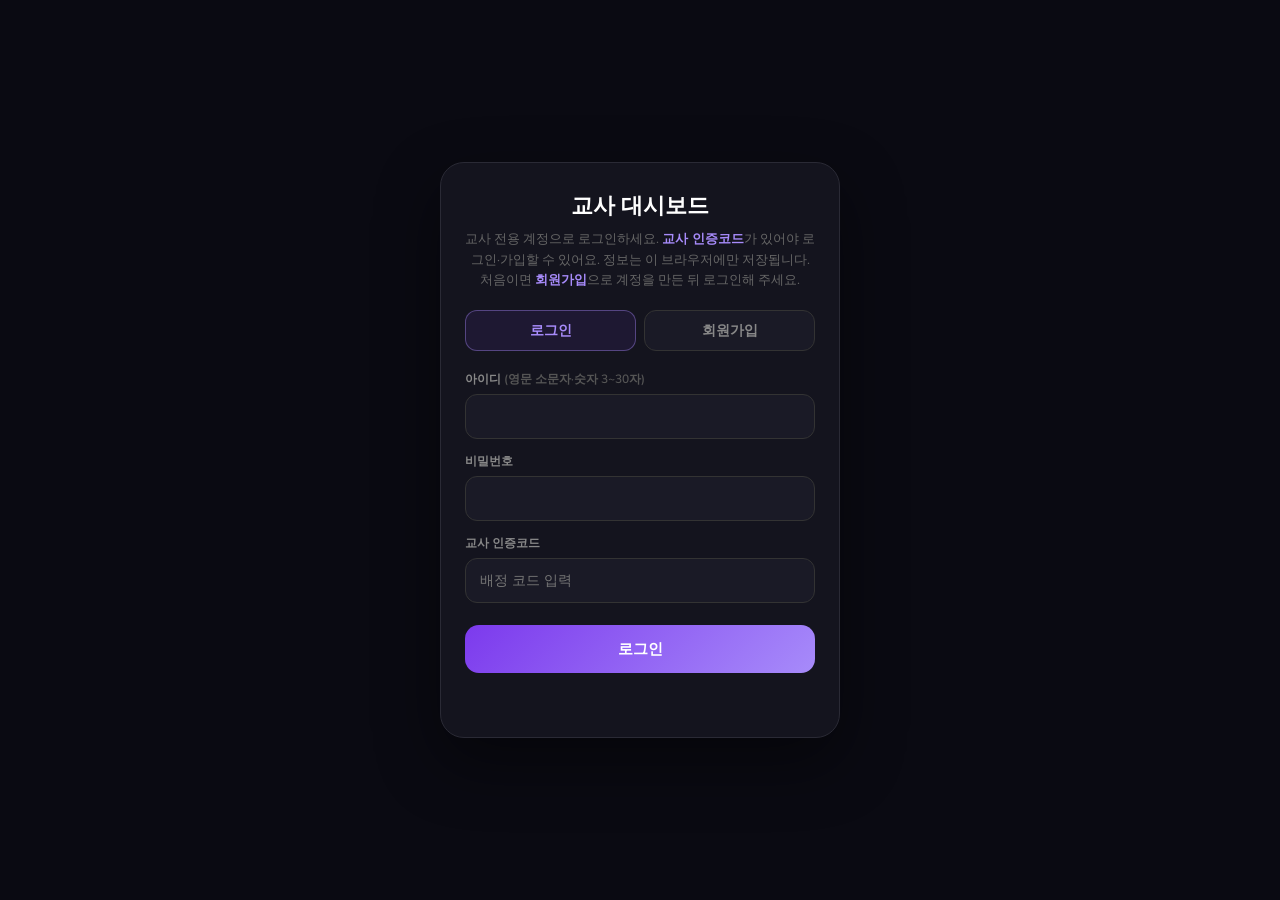
==== teacher.html @ bf74f13b "1차 구현(내부 파일작동)" ====
<!DOCTYPE html>
<html lang="ko" class="teacher-page">
<head>
  <meta charset="UTF-8">
  <meta name="viewport" content="width=device-width, initial-scale=1.0">
  <title>교사 대시보드 - 감정 체크인</title>
  <!-- 학생용 style.css는 쓰지 않아요. body 가운데 정렬(폰 목업)이 교사 레이아웃을 가리는 문제를 막습니다. -->
  <link rel="stylesheet" href="css/teacher.css">
</head>
<body class="teacher-body">

  <div id="teacher-auth-gate" class="teacher-auth-gate">
    <div class="teacher-auth-card">
      <h1 class="teacher-auth-title">교사 대시보드</h1>
      <p class="teacher-auth-lead">교사 전용 계정으로 로그인하세요. <strong>교사 인증코드</strong>가 있어야 로그인·가입할 수 있어요. 정보는 이 브라우저에만 저장됩니다. 처음이면 <strong>회원가입</strong>으로 계정을 만든 뒤 로그인해 주세요.</p>
      <div class="teacher-auth-tabs">
        <button type="button" class="teacher-auth-tab active" id="teacher-tab-login">로그인</button>
        <button type="button" class="teacher-auth-tab" id="teacher-tab-signup">회원가입</button>
      </div>
      <form id="form-teacher-login" class="teacher-auth-form" autocomplete="on">
        <label class="teacher-auth-label" for="teacher-login-userid">아이디 <span class="teacher-auth-hint">(영문 소문자·숫자 3~30자)</span></label>
        <input class="teacher-auth-input" id="teacher-login-userid" autocomplete="username" required>
        <label class="teacher-auth-label" for="teacher-login-password">비밀번호</label>
        <input class="teacher-auth-input" type="password" id="teacher-login-password" autocomplete="current-password" required>
        <label class="teacher-auth-label" for="teacher-login-auth-code">교사 인증코드</label>
        <input class="teacher-auth-input" id="teacher-login-auth-code" maxlength="20" autocomplete="off" inputmode="numeric" pattern="[0-9]*" placeholder="배정 코드 입력" required>
        <button type="submit" class="teacher-auth-submit">로그인</button>
        <p id="teacher-auth-error-login" class="teacher-auth-msg teacher-auth-msg--error"></p>
      </form>
      <form id="form-teacher-signup" class="teacher-auth-form" style="display:none;" autocomplete="on">
        <label class="teacher-auth-label" for="teacher-signup-name">이름</label>
        <input class="teacher-auth-input" id="teacher-signup-name" maxlength="30" placeholder="예: 김선생" required>
        <label class="teacher-auth-label" for="teacher-signup-userid">아이디 <span class="teacher-auth-hint">(영문 소문자·숫자 3~30자)</span></label>
        <input class="teacher-auth-input" id="teacher-signup-userid" maxlength="30" autocomplete="username" required>
        <label class="teacher-auth-label" for="teacher-signup-password">비밀번호 <span class="teacher-auth-hint">(6자 이상)</span></label>
        <input class="teacher-auth-input" type="password" id="teacher-signup-password" autocomplete="new-password" required>
        <label class="teacher-auth-label" for="teacher-signup-password2">비밀번호 확인</label>
        <input class="teacher-auth-input" type="password" id="teacher-signup-password2" autocomplete="new-password" required>
        <label class="teacher-auth-label" for="teacher-signup-auth-code">교사 인증코드</label>
        <input class="teacher-auth-input" id="teacher-signup-auth-code" maxlength="20" autocomplete="off" inputmode="numeric" pattern="[0-9]*" placeholder="배정 코드 입력" required>
        <button type="submit" class="teacher-auth-submit">회원가입</button>
        <p id="teacher-auth-error-signup" class="teacher-auth-msg teacher-auth-msg--error"></p>
      </form>
    </div>
  </div>

  <div id="teacher-app-shell" class="teacher-app-shell" style="display:none;">

  <!-- 헤더 -->
  <header class="teacher-header">
    <div class="header-inner">
      <div>
        <h1 class="header-title">📊 감정 체크인 대시보드</h1>
        <p class="header-sub"><span id="teacher-session-label"></span>2학년 3반 · <span id="today-date"></span></p>
        <p class="header-sync">같은 브라우저의 학생 창·탭과 실시간 연동</p>
      </div>
      <div class="header-actions">
        <button type="button" class="back-btn teacher-logout-btn" id="teacher-logout-btn">로그아웃</button>
        <a href="index.html" target="_blank" rel="noopener noreferrer" class="back-btn">학생 앱 ↗ 새 창</a>
      </div>
    </div>
  </header>

  <section class="broadcast-section" aria-label="학생 앱 연동 메시지">
    <p class="broadcast-hint">학생 앱과 <strong>같은 브라우저</strong>의 다른 창·탭이면, 아래 메시지가 학생 홈에 바로 반영됩니다.</p>
    <div class="broadcast-row">
      <input type="text" id="teacher-broadcast-input" class="broadcast-input" maxlength="200" placeholder="예: 오늘도 잘했어요!">
      <button type="button" class="broadcast-btn" id="teacher-broadcast-send">보내기</button>
      <button type="button" class="broadcast-btn ghost" id="teacher-broadcast-clear">메시지 지우기</button>
    </div>
  </section>

  <!-- 요약 카드 4개 -->
  <section class="summary-section">
    <div class="summary-card">
      <div class="summary-icon">👥</div>
      <div class="summary-num" id="s-total">0</div>
      <div class="summary-lbl">전체 학생</div>
    </div>
    <div class="summary-card">
      <div class="summary-icon">✅</div>
      <div class="summary-num" id="s-checked">0</div>
      <div class="summary-lbl">오늘 기록</div>
    </div>
    <div class="summary-card alert-card">
      <div class="summary-icon">⚠️</div>
      <div class="summary-num" id="s-alert">0</div>
      <div class="summary-lbl">관심 필요</div>
    </div>
    <div class="summary-card">
      <div class="summary-icon">😊</div>
      <div class="summary-num" id="s-top-emo">-</div>
      <div class="summary-lbl">오늘 최다 감정</div>
    </div>
  </section>

  <!-- 메인 콘텐츠: 학생 목록 + 상세 패널 -->
  <main class="main-content">

    <!-- 왼쪽: 학생 목록 -->
    <section class="student-list-section">
      <div class="section-header">
        <h2 class="section-title">학생 목록</h2>
        <select class="filter-select" id="filter-emo" onchange="filterStudents(this.value)">
          <option value="all">전체</option>
          <option value="😊">😊 기분 좋음</option>
          <option value="😐">😐 보통</option>
          <option value="😢">😢 슬픔</option>
          <option value="😡">😡 화남</option>
          <option value="😴">😴 피곤함</option>
          <option value="none">미기록</option>
        </select>
      </div>
      <div class="student-list" id="student-list"></div>
    </section>

    <!-- 오른쪽: 학생 상세 패널 -->
    <section class="detail-panel" id="detail-panel">
      <div class="detail-empty" id="detail-empty">
        <p>👈 학생을 클릭하면<br>상세 정보가 나와요</p>
      </div>
      <div class="detail-content" id="detail-content" style="display:none;">
        <div class="detail-header">
          <div class="detail-avatar" id="d-avatar">😊</div>
          <div>
            <h3 class="detail-name" id="d-name">-</h3>
            <p class="detail-meta" id="d-meta">-</p>
          </div>
        </div>
        <button type="button" class="detail-edit-open-btn" id="btn-toggle-student-edit" aria-expanded="false">학생정보수정</button>
        <div class="detail-edit-section" id="detail-edit-section" style="display:none;">
          <p class="detail-section-lbl">학생 정보 수정</p>
          <p class="detail-edit-hint">저장하면 이 브라우저 명단·학생 앱에 같이 반영돼요.</p>
          <label class="detail-edit-label" for="d-edit-name">이름</label>
          <input type="text" class="detail-edit-input" id="d-edit-name" maxlength="30">
          <label class="detail-edit-label" for="d-edit-grade">학년</label>
          <input type="text" class="detail-edit-input" id="d-edit-grade" maxlength="40">
          <label class="detail-edit-label" for="d-edit-class">반</label>
          <input type="text" class="detail-edit-input" id="d-edit-class" maxlength="20">
          <label class="detail-edit-label" for="d-edit-number">번호(학번)</label>
          <input type="text" class="detail-edit-input" id="d-edit-number" maxlength="20">
          <button type="button" class="detail-save-btn" id="btn-save-student-profile">저장</button>
        </div>
        <button type="button" class="insight-btn" id="btn-open-insight">📈 감정 그래프·달력 보기</button>
        <div class="detail-today">
          <p class="detail-section-lbl">오늘 감정</p>
          <div class="today-badge" id="d-today-badge">
            <span id="d-today-emo">-</span>
            <span id="d-today-label">-</span>
          </div>
          <p class="detail-note" id="d-today-note"></p>
        </div>
        <div class="detail-week">
          <p class="detail-section-lbl">이번 주 감정</p>
          <div class="week-emo-row" id="d-week-row"></div>
        </div>
        <div class="detail-history">
          <p class="detail-section-lbl">최근 기록</p>
          <div id="d-history-list"></div>
        </div>
      </div>
    </section>

  </main>

  <div id="insight-overlay" class="insight-overlay" style="display:none;" role="dialog" aria-modal="true" aria-labelledby="insight-title" onclick="closeInsightModal()">
    <div class="insight-modal" id="insight-modal-box" onclick="event.stopPropagation()">
      <div class="insight-modal-head">
        <h2 id="insight-title" class="insight-modal-title">감정 보기</h2>
        <button type="button" class="insight-close" id="insight-close" aria-label="닫기">×</button>
      </div>
      <div class="insight-modal-body">
        <section class="insight-block">
          <h3 class="insight-block-title">감정 분포</h3>
          <p class="insight-block-desc">전체 기록에서 감정별 비율이에요.</p>
          <div id="insight-graph" class="insight-graph"></div>
        </section>
        <section class="insight-block">
          <h3 class="insight-block-title">달력</h3>
          <p class="insight-block-desc">날짜를 누르면 그날 메모를 볼 수 있어요.</p>
          <div class="insight-cal-nav">
            <button type="button" class="insight-cal-nav-btn" id="insight-cal-prev" aria-label="이전 달">◀</button>
            <span id="insight-cal-label" class="insight-cal-label">—</span>
            <button type="button" class="insight-cal-nav-btn" id="insight-cal-next" aria-label="다음 달">▶</button>
          </div>
          <div class="insight-cal-weekdays" aria-hidden="true">
            <span>일</span><span>월</span><span>화</span><span>수</span><span>목</span><span>금</span><span>토</span>
          </div>
          <div id="insight-calendar" class="insight-calendar"></div>
          <div id="insight-day-detail" class="insight-day-detail">
            <p class="insight-day-placeholder">날짜를 선택해 주세요</p>
          </div>
        </section>
      </div>
    </div>
  </div>

  </div><!-- /teacher-app-shell -->

  <!-- 학생 앱 연동: teacher-data.js → DATA_MODE = 'hybrid'(기본) | 'local' | 'mock' / 반 명단: data/students.json -->
  <script src="js/core/storage.js"></script>
  <script src="js/teacher/teacher-data.js"></script>
  <script src="js/teacher/teacher-app.js"></script>
  <script src="js/teacher/teacher-auth.js"></script>
</body>
</html>
---- css/teacher.css ----
/* ===========================
   css/teacher.css
   교사 대시보드 전용 스타일
   (학생용 style.css와 분리 — 이 파일만으로 페이지가 완성됩니다)
=========================== */

@import url('https://fonts.googleapis.com/css2?family=Nunito:wght@400;600;700;800&display=swap');

* {
  margin: 0;
  padding: 0;
  box-sizing: border-box;
}

html.teacher-page,
body.teacher-body {
  width: 100%;
  max-width: 100%;
}

/* body: 학생 앱과 달리 flex 중앙 정렬 없음 */
body.teacher-body {
  background: #0a0a12;
  display: block;
  min-height: 100vh;
  padding: 0 0 40px;
  margin: 0;
  font-family: 'Nunito', sans-serif;
}

/* 헤더 */
.teacher-header {
  background: #14141e;
  border-bottom: 1px solid #1e1e2e;
  padding: 16px 0;
  margin-bottom: 24px;
}

.header-inner {
  max-width: 1100px;
  margin: 0 auto;
  padding: 0 24px;
  display: flex;
  align-items: center;
  justify-content: space-between;
}

.header-title {
  font-size: 20px;
  font-weight: 800;
  color: #fff;
  margin: 0 0 4px;
}

.header-sub {
  font-size: 13px;
  color: #666;
  margin: 0;
}

.header-sync {
  font-size: 11px;
  color: #5b4a9e;
  margin: 6px 0 0;
  font-weight: 600;
}

.back-btn {
  font-size: 13px;
  color: #a78bfa;
  text-decoration: none;
  background: #1e1832;
  border: 1px solid #a78bfa44;
  border-radius: 10px;
  padding: 8px 14px;
  font-weight: 700;
  transition: background 0.2s;
}

.back-btn:hover {
  background: #2a2048;
}

/* 학생 앱으로 보내는 메시지 */
.broadcast-section {
  max-width: 1100px;
  margin: 0 auto 20px;
  padding: 0 24px;
}

.broadcast-hint {
  font-size: 12px;
  color: #666;
  margin: 0 0 10px;
  line-height: 1.5;
}

.broadcast-row {
  display: flex;
  flex-wrap: wrap;
  gap: 10px;
  align-items: center;
}

.broadcast-input {
  flex: 1;
  min-width: 200px;
  padding: 10px 14px;
  border-radius: 12px;
  border: 1px solid #333;
  background: #1a1a26;
  color: #e8e8f0;
  font-size: 14px;
  font-family: 'Nunito', sans-serif;
  outline: none;
}

.broadcast-input::placeholder {
  color: #555;
}

.broadcast-btn {
  font-size: 13px;
  font-weight: 700;
  color: #fff;
  background: #5b4a9e;
  border: none;
  border-radius: 12px;
  padding: 10px 16px;
  cursor: pointer;
  font-family: 'Nunito', sans-serif;
}

.broadcast-btn:hover {
  background: #6f5cb8;
}

.broadcast-btn.ghost {
  background: #252535;
  color: #aaa;
}

.broadcast-btn.ghost:hover {
  background: #333;
  color: #ccc;
}

/* 요약 카드 4개 */
.summary-section {
  max-width: 1100px;
  margin: 0 auto 24px;
  padding: 0 24px;
  display: grid;
  grid-template-columns: repeat(4, 1fr);
  gap: 14px;
}

.summary-card {
  background: #1a1a26;
  border: 1px solid #252535;
  border-radius: 18px;
  padding: 20px 16px;
  text-align: center;
}

.summary-card.alert-card {
  border-color: #f472b644;
  background: #1e1626;
}

.summary-icon {
  font-size: 24px;
  margin-bottom: 8px;
}

.summary-num {
  font-size: 32px;
  font-weight: 800;
  color: #a78bfa;
  margin-bottom: 4px;
}

.alert-card .summary-num {
  color: #f472b6;
}

.summary-lbl {
  font-size: 12px;
  color: #666;
}

/* 메인 2컬럼 레이아웃 */
.main-content {
  max-width: 1100px;
  margin: 0 auto;
  padding: 0 24px;
  display: grid;
  grid-template-columns: 340px 1fr;
  gap: 20px;
}

/* 왼쪽: 학생 목록 섹션 */
.student-list-section {
  background: #1a1a26;
  border: 1px solid #252535;
  border-radius: 20px;
  padding: 20px;
  height: fit-content;
}

.section-header {
  display: flex;
  align-items: center;
  justify-content: space-between;
  margin-bottom: 16px;
}

.section-title {
  font-size: 15px;
  font-weight: 800;
  color: #fff;
  margin: 0;
}

.filter-select {
  background: #252535;
  border: 1px solid #333;
  border-radius: 8px;
  color: #ccc;
  font-size: 12px;
  padding: 6px 10px;
  outline: none;
  cursor: pointer;
  font-family: 'Nunito', sans-serif;
}

/* 학생 카드 */
.student-card {
  display: flex;
  align-items: center;
  gap: 12px;
  padding: 12px;
  border-radius: 14px;
  cursor: pointer;
  transition: background 0.15s;
  margin-bottom: 6px;
}

.student-card:hover {
  background: #252535;
}

.student-card.active {
  background: #1e1832;
  border: 1px solid #a78bfa44;
}

.student-card.no-record {
  opacity: 0.5;
}

.s-emo {
  font-size: 28px;
  flex-shrink: 0;
  width: 38px;
  text-align: center;
}

.s-info {
  flex: 1;
}

.s-name {
  font-size: 14px;
  font-weight: 700;
  color: #e8e8f0;
  margin: 0 0 2px;
}

.s-sub {
  font-size: 12px;
  color: #666;
  margin: 0;
}

.s-alert {
  font-size: 16px;
}

/* 오른쪽: 상세 패널 */
.detail-panel {
  background: #1a1a26;
  border: 1px solid #252535;
  border-radius: 20px;
  padding: 24px;
  min-height: 500px;
}

.detail-empty {
  height: 100%;
  min-height: 400px;
  display: flex;
  align-items: center;
  justify-content: center;
  color: #444;
  font-size: 15px;
  text-align: center;
  line-height: 1.8;
}

/* 상세 헤더 */
.detail-header {
  display: flex;
  align-items: center;
  gap: 16px;
  margin-bottom: 24px;
  padding-bottom: 20px;
  border-bottom: 1px solid #252535;
}

.detail-avatar {
  font-size: 40px;
  width: 56px;
  height: 56px;
  background: #252535;
  border-radius: 16px;
  display: flex;
  align-items: center;
  justify-content: center;
}

.detail-name {
  font-size: 18px;
  font-weight: 800;
  color: #fff;
  margin: 0 0 4px;
}

.detail-meta {
  font-size: 13px;
  color: #666;
  margin: 0;
}

.detail-edit-open-btn {
  width: 100%;
  margin-bottom: 16px;
  padding: 11px 16px;
  border: 1px solid #3d3d52;
  border-radius: 12px;
  background: #1a1a26;
  color: #c4b5fd;
  font-size: 14px;
  font-weight: 700;
  font-family: 'Nunito', sans-serif;
  cursor: pointer;
  transition: background 0.2s, border-color 0.2s;
}

.detail-edit-open-btn:hover {
  background: #252535;
  border-color: #a78bfa66;
}

.detail-edit-section {
  margin-bottom: 20px;
  padding: 16px;
  background: #16161f;
  border-radius: 14px;
  border: 1px solid #252535;
}

.detail-edit-hint {
  font-size: 12px;
  color: #666;
  margin: 0 0 14px;
  line-height: 1.5;
}

.detail-edit-label {
  display: block;
  font-size: 11px;
  font-weight: 700;
  color: #888;
  margin: 10px 0 6px;
  text-transform: uppercase;
  letter-spacing: 0.4px;
}

.detail-edit-input {
  width: 100%;
  padding: 10px 12px;
  border-radius: 10px;
  border: 1px solid #2e2e40;
  background: #0f0f16;
  color: #e8e8f0;
  font-size: 14px;
  font-family: 'Nunito', sans-serif;
}

.detail-edit-input:focus {
  outline: none;
  border-color: #a78bfa88;
}

.detail-save-btn {
  margin-top: 16px;
  width: 100%;
  padding: 11px 16px;
  border: none;
  border-radius: 12px;
  background: linear-gradient(135deg, #7c3aed, #a78bfa);
  color: #fff;
  font-size: 14px;
  font-weight: 800;
  font-family: 'Nunito', sans-serif;
  cursor: pointer;
  transition: opacity 0.2s;
}

.detail-save-btn:hover:not(:disabled) {
  opacity: 0.92;
}

.detail-save-btn:disabled {
  opacity: 0.65;
  cursor: wait;
}

/* 오늘 감정 */
.detail-today {
  margin-bottom: 24px;
}

.detail-section-lbl {
  font-size: 12px;
  font-weight: 700;
  color: #666;
  text-transform: uppercase;
  letter-spacing: 0.5px;
  margin: 0 0 10px;
}

.today-badge {
  display: inline-flex;
  align-items: center;
  gap: 8px;
  background: #252535;
  border-radius: 12px;
  padding: 10px 16px;
  margin-bottom: 8px;
}

.today-badge span:first-child {
  font-size: 24px;
}

.today-badge span:last-child {
  font-size: 14px;
  font-weight: 700;
  color: #e8e8f0;
}

.detail-note {
  font-size: 13px;
  color: #888;
  font-style: italic;
  margin: 0;
  padding: 8px 12px;
  background: #16161f;
  border-radius: 10px;
  border-left: 3px solid #a78bfa44;
}

/* 이번 주 감정 */
.detail-week {
  margin-bottom: 24px;
}

.week-emo-row {
  display: flex;
  gap: 8px;
}

.week-emo-item {
  flex: 1;
  text-align: center;
  background: #252535;
  border-radius: 10px;
  padding: 8px 4px;
}

.week-emo-item .w-emo {
  font-size: 20px;
  display: block;
}

.week-emo-item .w-day {
  font-size: 10px;
  color: #666;
  display: block;
  margin-top: 4px;
}

/* 최근 기록 */
.d-log-item {
  display: flex;
  align-items: center;
  gap: 10px;
  padding: 10px 0;
  border-bottom: 1px solid #1e1e2e;
}

.d-log-item:last-child {
  border-bottom: none;
}

.d-log-emo {
  font-size: 22px;
  flex-shrink: 0;
}

.d-log-info {
  flex: 1;
}

.d-log-label {
  font-size: 13px;
  font-weight: 700;
  color: #e8e8f0;
  margin: 0 0 2px;
}

.d-log-note {
  font-size: 12px;
  color: #666;
  margin: 0;
}

.d-log-date {
  font-size: 11px;
  color: #555;
}

/* 반응형: 태블릿 이하 */
@media (max-width: 900px) {
  .summary-section {
    grid-template-columns: repeat(2, 1fr);
  }
  .main-content {
    grid-template-columns: 1fr;
  }
}

@media (max-width: 500px) {
  .summary-section {
    grid-template-columns: repeat(2, 1fr);
  }
}

/* 상세 패널: 그래프·달력 열기 */
.insight-btn {
  width: 100%;
  margin-bottom: 20px;
  padding: 12px 16px;
  border: 1px solid #a78bfa44;
  border-radius: 14px;
  background: #1e1832;
  color: #c4b5fd;
  font-size: 14px;
  font-weight: 700;
  font-family: 'Nunito', sans-serif;
  cursor: pointer;
  transition: background 0.2s, border-color 0.2s;
}

.insight-btn:hover {
  background: #2a2048;
  border-color: #a78bfa88;
}

/* 감정 그래프·달력 모달 */
.insight-overlay {
  position: fixed;
  inset: 0;
  z-index: 5000;
  background: rgba(0, 0, 0, 0.72);
  display: flex;
  align-items: center;
  justify-content: center;
  padding: 20px;
  overflow-y: auto;
}

.insight-modal {
  width: 100%;
  max-width: 520px;
  max-height: calc(100vh - 40px);
  overflow: hidden;
  display: flex;
  flex-direction: column;
  background: #14141e;
  border: 1px solid #2a2a3a;
  border-radius: 20px;
  box-shadow: 0 24px 80px rgba(0, 0, 0, 0.55);
}

.insight-modal-head {
  display: flex;
  align-items: center;
  justify-content: space-between;
  padding: 18px 20px;
  border-bottom: 1px solid #252535;
  flex-shrink: 0;
}

.insight-modal-title {
  font-size: 17px;
  font-weight: 800;
  color: #fff;
  margin: 0;
  padding-right: 12px;
}

.insight-close {
  width: 40px;
  height: 40px;
  border: none;
  border-radius: 12px;
  background: #252535;
  color: #aaa;
  font-size: 22px;
  line-height: 1;
  cursor: pointer;
  flex-shrink: 0;
}

.insight-close:hover {
  background: #333;
  color: #fff;
}

.insight-modal-body {
  padding: 18px 20px 24px;
  overflow-y: auto;
}

.insight-block {
  margin-bottom: 28px;
}

.insight-block:last-child {
  margin-bottom: 0;
}

.insight-block-title {
  font-size: 14px;
  font-weight: 800;
  color: #a78bfa;
  margin: 0 0 4px;
}

.insight-block-desc {
  font-size: 12px;
  color: #666;
  margin: 0 0 14px;
  line-height: 1.4;
}

.insight-graph {
  display: flex;
  flex-direction: column;
  gap: 10px;
}

.insight-graph-row {
  display: flex;
  align-items: center;
  gap: 10px;
}

.insight-graph-emo {
  font-size: 22px;
  width: 36px;
  text-align: center;
  flex-shrink: 0;
}

.insight-graph-bar-wrap {
  flex: 1;
  height: 28px;
  background: #1a1a26;
  border-radius: 8px;
  overflow: hidden;
  border: 1px solid #2a2a35;
}

.insight-graph-bar {
  height: 100%;
  border-radius: 7px;
  min-width: 4px;
  transition: width 0.35s ease;
}

.insight-graph-count {
  font-size: 12px;
  font-weight: 700;
  color: #888;
  width: 28px;
  text-align: right;
  flex-shrink: 0;
}

.insight-graph-empty {
  font-size: 13px;
  color: #555;
  text-align: center;
  padding: 20px 0;
}

.insight-cal-nav {
  display: flex;
  align-items: center;
  justify-content: space-between;
  margin-bottom: 12px;
}

.insight-cal-nav-btn {
  padding: 8px 14px;
  border: 1px solid #333;
  border-radius: 10px;
  background: #252535;
  color: #ccc;
  font-size: 14px;
  cursor: pointer;
  font-family: 'Nunito', sans-serif;
}

.insight-cal-nav-btn:hover {
  background: #333;
  color: #fff;
}

.insight-cal-label {
  font-size: 15px;
  font-weight: 800;
  color: #e8e8f0;
}

.insight-cal-weekdays {
  display: grid;
  grid-template-columns: repeat(7, 1fr);
  gap: 4px;
  margin-bottom: 6px;
  text-align: center;
  font-size: 11px;
  font-weight: 700;
  color: #555;
}

.insight-calendar {
  display: grid;
  grid-template-columns: repeat(7, 1fr);
  gap: 4px;
}

.insight-cal-cell {
  aspect-ratio: 1;
  min-height: 44px;
  border: 1px solid #252535;
  border-radius: 10px;
  background: #1a1a26;
  display: flex;
  flex-direction: column;
  align-items: center;
  justify-content: center;
  gap: 2px;
  cursor: pointer;
  padding: 4px;
  transition: border-color 0.15s, background 0.15s;
}

.insight-cal-cell:hover:not(.insight-cal-out):not(.insight-cal-disabled) {
  border-color: #a78bfa66;
  background: #1e1830;
}

.insight-cal-cell.insight-cal-out {
  background: transparent;
  border-color: transparent;
  cursor: default;
  pointer-events: none;
}

.insight-cal-cell.insight-cal-disabled {
  cursor: default;
  opacity: 0.45;
}

.insight-cal-cell.insight-cal-today {
  border-color: #a78bfa88;
}

.insight-cal-cell.insight-cal-selected {
  border-color: #a78bfa;
  background: #1e1832;
}

.insight-cal-cell .insight-cal-daynum {
  font-size: 11px;
  font-weight: 700;
  color: #888;
}

.insight-cal-cell .insight-cal-emo {
  font-size: 18px;
  line-height: 1;
}

.insight-day-detail {
  margin-top: 16px;
  padding: 14px;
  background: #16161f;
  border-radius: 14px;
  border: 1px solid #252535;
  min-height: 72px;
}

.insight-day-placeholder {
  font-size: 13px;
  color: #555;
  margin: 0;
  text-align: center;
  padding: 8px 0;
}

.insight-day-head {
  font-size: 13px;
  font-weight: 800;
  color: #a78bfa;
  margin: 0 0 12px;
}

.insight-day-entry {
  padding: 10px 0;
  border-bottom: 1px solid #252535;
}

.insight-day-entry:last-child {
  border-bottom: none;
  padding-bottom: 0;
}

.insight-day-entry-top {
  display: flex;
  align-items: center;
  gap: 8px;
  margin-bottom: 4px;
}

.insight-day-entry-emo {
  font-size: 20px;
}

.insight-day-entry-label {
  font-size: 13px;
  font-weight: 700;
  color: #e8e8f0;
}

.insight-day-entry-time {
  font-size: 11px;
  color: #555;
  margin-left: auto;
}

.insight-day-entry-note {
  font-size: 12px;
  color: #888;
  line-height: 1.45;
  margin: 0;
  padding-left: 28px;
}

.insight-day-empty {
  font-size: 13px;
  color: #666;
  margin: 0;
  text-align: center;
}

/* 교사 로그인·회원가입 */
.teacher-auth-gate {
  position: fixed;
  inset: 0;
  z-index: 5000;
  display: flex;
  align-items: center;
  justify-content: center;
  padding: 24px;
  background: #0a0a12;
}

.teacher-auth-card {
  width: 100%;
  max-width: 400px;
  background: #14141e;
  border: 1px solid #2a2a35;
  border-radius: 24px;
  padding: 28px 24px 32px;
  box-shadow: 0 24px 64px rgba(0, 0, 0, 0.45);
}

.teacher-auth-title {
  font-size: 22px;
  font-weight: 800;
  color: #fff;
  text-align: center;
  margin: 0 0 8px;
}

.teacher-auth-lead {
  font-size: 13px;
  color: #666;
  text-align: center;
  line-height: 1.55;
  margin: 0 0 20px;
}

.teacher-auth-lead strong {
  color: #a78bfa;
  font-weight: 700;
}

.teacher-auth-tabs {
  display: flex;
  gap: 8px;
  margin-bottom: 20px;
}

.teacher-auth-tab {
  flex: 1;
  padding: 10px;
  border: 1px solid #333;
  border-radius: 12px;
  background: #1a1a26;
  color: #888;
  font-size: 14px;
  font-weight: 700;
  font-family: 'Nunito', sans-serif;
  cursor: pointer;
}

.teacher-auth-tab.active {
  border-color: #a78bfa66;
  background: #1e1832;
  color: #a78bfa;
}

.teacher-auth-form {
  display: flex;
  flex-direction: column;
  gap: 6px;
}

.teacher-auth-label {
  font-size: 12px;
  font-weight: 700;
  color: #888;
  margin-top: 8px;
}

.teacher-auth-label:first-of-type {
  margin-top: 0;
}

.teacher-auth-hint {
  font-weight: 600;
  color: #555;
}

.teacher-auth-input {
  width: 100%;
  padding: 12px 14px;
  border-radius: 12px;
  border: 1px solid #333;
  background: #1a1a26;
  color: #e8e8f0;
  font-size: 14px;
  font-family: 'Nunito', sans-serif;
  outline: none;
}

.teacher-auth-input:focus {
  border-color: #a78bfa66;
}

.teacher-auth-submit {
  margin-top: 16px;
  padding: 14px;
  border: none;
  border-radius: 14px;
  background: linear-gradient(135deg, #7c3aed, #a78bfa);
  color: #fff;
  font-size: 15px;
  font-weight: 800;
  font-family: 'Nunito', sans-serif;
  cursor: pointer;
}

.teacher-auth-msg {
  font-size: 13px;
  margin: 10px 0 0;
  min-height: 1.2em;
}

.teacher-auth-msg--error {
  color: #f472b6;
}

.header-actions {
  display: flex;
  flex-wrap: wrap;
  gap: 10px;
  align-items: center;
  justify-content: flex-end;
}

.teacher-logout-btn {
  text-decoration: none;
  font-family: 'Nunito', sans-serif;
}

#teacher-session-label {
  color: #a78bfa;
  font-weight: 700;
}
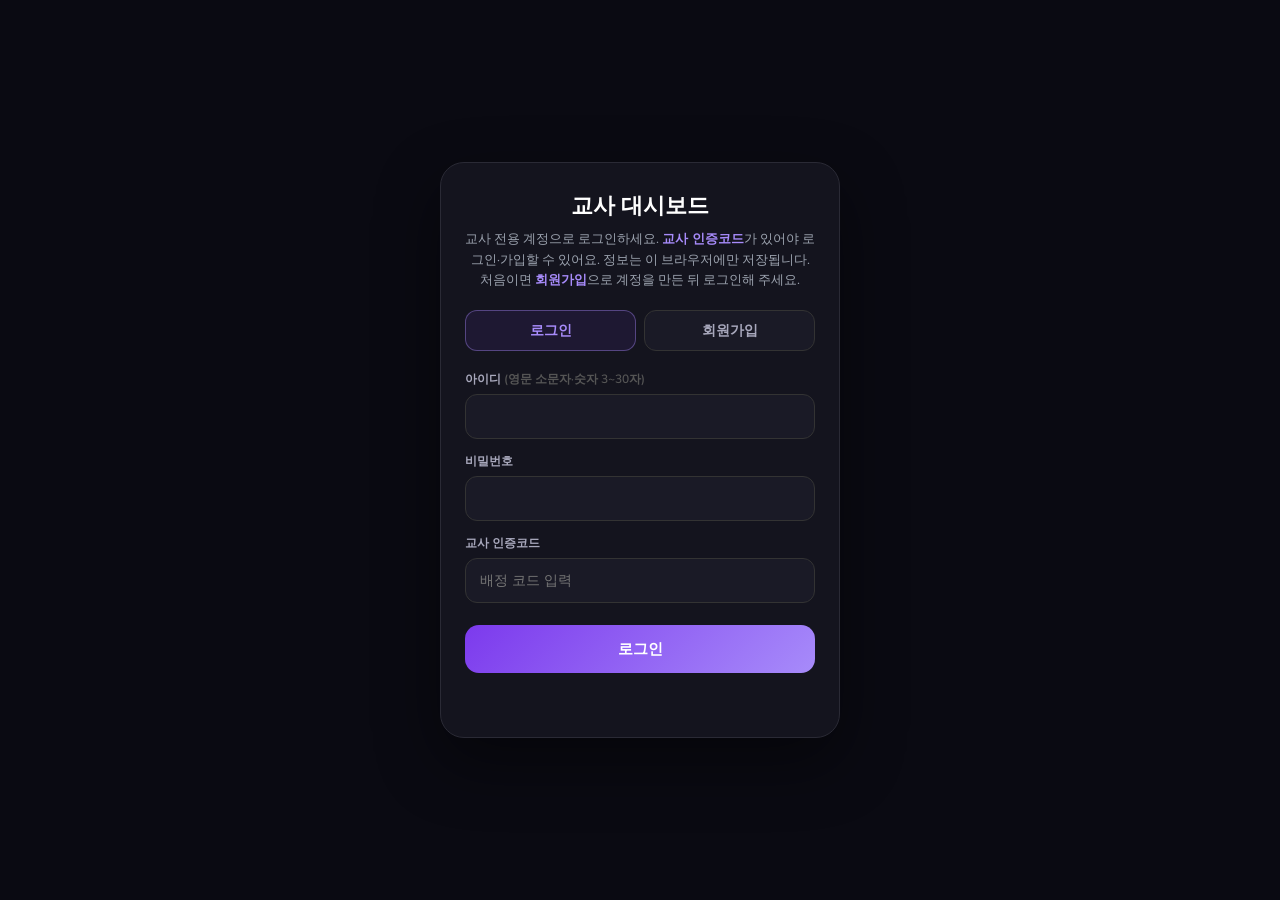
==== commit 99672f00: "ui 수정, 계정삭제기능추가" ====
--- a/teacher.html
+++ b/teacher.html
@@ -2,10 +2,25 @@
 <html lang="ko" class="teacher-page">
 <head>
   <meta charset="UTF-8">
-  <meta name="viewport" content="width=device-width, initial-scale=1.0">
+  <meta name="viewport" content="width=device-width, initial-scale=1.0, viewport-fit=cover">
   <title>교사 대시보드 - 감정 체크인</title>
-  <!-- 학생용 style.css는 쓰지 않아요. body 가운데 정렬(폰 목업)이 교사 레이아웃을 가리는 문제를 막습니다. -->
-  <link rel="stylesheet" href="css/teacher.css">
+  <link rel="icon" href="data:image/svg+xml,%3Csvg xmlns='http://www.w3.org/2000/svg' viewBox='0 0 32 32'%3E%3Ctext y='26' font-size='24'%3E📊%3C/text%3E%3C/svg%3E">
+  <script>
+    (function () {
+      try {
+        if (localStorage.getItem('emotion-checkin-teacher-theme') === 'light') {
+          document.documentElement.setAttribute('data-teacher-theme', 'light');
+        }
+      } catch (e) {}
+    })();
+  </script>
+  <link rel="stylesheet" href="css/components.css">
+  <link rel="stylesheet" href="css/teacher-base.css">
+  <link rel="stylesheet" href="css/teacher-responsive.css">
+  <link rel="stylesheet" href="css/teacher-insight.css">
+  <link rel="stylesheet" href="css/teacher-auth.css">
+  <link rel="stylesheet" href="css/teacher-shell.css">
+  <link rel="stylesheet" href="css/teacher-theme-light.css">
 </head>
 <body class="teacher-body">
 
@@ -46,122 +61,334 @@
 
   <div id="teacher-app-shell" class="teacher-app-shell" style="display:none;">
 
-  <!-- 헤더 -->
+  <div class="teacher-app-layout">
+
   <header class="teacher-header">
     <div class="header-inner">
       <div>
         <h1 class="header-title">📊 감정 체크인 대시보드</h1>
-        <p class="header-sub"><span id="teacher-session-label"></span>2학년 3반 · <span id="today-date"></span></p>
-        <p class="header-sync">같은 브라우저의 학생 창·탭과 실시간 연동</p>
-      </div>
-      <div class="header-actions">
-        <button type="button" class="back-btn teacher-logout-btn" id="teacher-logout-btn">로그아웃</button>
+        <p class="header-sub"><span id="teacher-session-label"></span><span id="teacher-class-label">2학년 3반</span> · <span id="today-date"></span></p>
+        <p class="header-sync teacher-header-sync--desk">같은 브라우저의 학생 창·탭과 실시간 연동</p>
+      </div>
+      <div class="header-actions teacher-header-actions--desk">
         <a href="index.html" target="_blank" rel="noopener noreferrer" class="back-btn">학생 앱 ↗ 새 창</a>
       </div>
     </div>
   </header>
 
-  <section class="broadcast-section" aria-label="학생 앱 연동 메시지">
-    <p class="broadcast-hint">학생 앱과 <strong>같은 브라우저</strong>의 다른 창·탭이면, 아래 메시지가 학생 홈에 바로 반영됩니다.</p>
-    <div class="broadcast-row">
-      <input type="text" id="teacher-broadcast-input" class="broadcast-input" maxlength="200" placeholder="예: 오늘도 잘했어요!">
-      <button type="button" class="broadcast-btn" id="teacher-broadcast-send">보내기</button>
-      <button type="button" class="broadcast-btn ghost" id="teacher-broadcast-clear">메시지 지우기</button>
-    </div>
-  </section>
-
-  <!-- 요약 카드 4개 -->
-  <section class="summary-section">
+  <nav class="teacher-desk-tabs" aria-label="교사 메뉴 (PC)">
+    <button type="button" class="teacher-desk-tab is-active" data-teacher-tab="individual" id="teacher-desk-tab-individual">학생별 보기</button>
+    <button type="button" class="teacher-desk-tab" data-teacher-tab="group" id="teacher-desk-tab-group">학급 전체보기</button>
+    <button type="button" class="teacher-desk-tab" data-teacher-tab="broadcast" id="teacher-desk-tab-broadcast">전체 공지하기</button>
+    <button type="button" class="teacher-desk-tab" data-teacher-tab="settings" id="teacher-desk-tab-settings">설정</button>
+  </nav>
+
+  <section class="summary-section teacher-summary-desk" aria-label="학급 요약">
     <div class="summary-card">
       <div class="summary-icon">👥</div>
-      <div class="summary-num" id="s-total">0</div>
+      <div class="summary-num" data-summary-field="total">0</div>
       <div class="summary-lbl">전체 학생</div>
     </div>
     <div class="summary-card">
       <div class="summary-icon">✅</div>
-      <div class="summary-num" id="s-checked">0</div>
+      <div class="summary-num" data-summary-field="checked">0</div>
       <div class="summary-lbl">오늘 기록</div>
     </div>
     <div class="summary-card alert-card">
       <div class="summary-icon">⚠️</div>
-      <div class="summary-num" id="s-alert">0</div>
+      <div class="summary-num" data-summary-field="alert">0</div>
       <div class="summary-lbl">관심 필요</div>
     </div>
     <div class="summary-card">
       <div class="summary-icon">😊</div>
-      <div class="summary-num" id="s-top-emo">-</div>
+      <div class="summary-num" data-summary-field="top-emo">-</div>
       <div class="summary-lbl">오늘 최다 감정</div>
     </div>
   </section>
 
-  <!-- 메인 콘텐츠: 학생 목록 + 상세 패널 -->
-  <main class="main-content">
-
-    <!-- 왼쪽: 학생 목록 -->
-    <section class="student-list-section">
-      <div class="section-header">
-        <h2 class="section-title">학생 목록</h2>
-        <select class="filter-select" id="filter-emo" onchange="filterStudents(this.value)">
-          <option value="all">전체</option>
-          <option value="😊">😊 기분 좋음</option>
-          <option value="😐">😐 보통</option>
-          <option value="😢">😢 슬픔</option>
-          <option value="😡">😡 화남</option>
-          <option value="😴">😴 피곤함</option>
-          <option value="none">미기록</option>
-        </select>
-      </div>
-      <div class="student-list" id="student-list"></div>
-    </section>
-
-    <!-- 오른쪽: 학생 상세 패널 -->
-    <section class="detail-panel" id="detail-panel">
-      <div class="detail-empty" id="detail-empty">
-        <p>👈 학생을 클릭하면<br>상세 정보가 나와요</p>
-      </div>
-      <div class="detail-content" id="detail-content" style="display:none;">
-        <div class="detail-header">
-          <div class="detail-avatar" id="d-avatar">😊</div>
-          <div>
-            <h3 class="detail-name" id="d-name">-</h3>
-            <p class="detail-meta" id="d-meta">-</p>
+  <div class="teacher-panels">
+
+    <div class="teacher-panel is-active" data-teacher-panel="individual" id="teacher-panel-individual">
+      <main class="main-content">
+        <section class="student-list-section">
+          <div class="section-header">
+            <h2 class="section-title">학생별 목록</h2>
+            <select class="filter-select" id="filter-emo" onchange="filterStudents(this.value)">
+              <option value="all">전체</option>
+              <option value="😊">😊 기분 좋음</option>
+              <option value="😐">😐 보통</option>
+              <option value="😢">😢 슬픔</option>
+              <option value="😡">😡 화남</option>
+              <option value="😴">😴 피곤함</option>
+              <option value="none">미기록</option>
+            </select>
+          </div>
+          <p class="teacher-student-list-hint">학생 줄을 누르면 오른쪽에 상세·기록이 열려요 (모바일은 아래 시트)</p>
+          <div class="student-list" id="student-list"></div>
+        </section>
+
+        <section class="detail-panel" id="detail-panel">
+          <div class="detail-empty" id="detail-empty">
+            <p>👈 학생을 선택하면<br>상세·기록이 나와요</p>
+          </div>
+          <div class="detail-content" id="detail-content" style="display:none;">
+            <button type="button" class="detail-back-to-list" id="btn-back-to-student-list" aria-label="학생별 목록으로 돌아가기">← 학생별 목록</button>
+            <div class="detail-header">
+              <div class="detail-avatar" id="d-avatar">😊</div>
+              <div>
+                <h3 class="detail-name" id="d-name">-</h3>
+                <p class="detail-meta" id="d-meta">-</p>
+              </div>
+            </div>
+            <button type="button" class="insight-btn" id="btn-open-insight">📈 감정 그래프·달력 보기</button>
+            <div class="detail-today">
+              <p class="detail-section-lbl">오늘 감정</p>
+              <div class="today-badge" id="d-today-badge">
+                <span id="d-today-emo">-</span>
+                <span id="d-today-label">-</span>
+              </div>
+              <p class="detail-record-at" id="d-today-recorded-at" hidden></p>
+              <p class="detail-note" id="d-today-note"></p>
+            </div>
+            <div class="detail-week">
+              <p class="detail-section-lbl">이번 주 감정</p>
+              <div class="week-emo-row" id="d-week-row"></div>
+            </div>
+            <div class="detail-history">
+              <p class="detail-section-lbl">최근 기록</p>
+              <div id="d-history-list"></div>
+            </div>
+          </div>
+        </section>
+      </main>
+    </div>
+
+    <div class="teacher-panel" data-teacher-panel="group" id="teacher-panel-group">
+      <div class="teacher-group-inner">
+        <section class="summary-section teacher-summary-mobile" aria-label="학급 요약">
+          <div class="summary-card">
+            <div class="summary-icon">👥</div>
+            <div class="summary-num" data-summary-field="total">0</div>
+            <div class="summary-lbl">전체 학생</div>
+          </div>
+          <div class="summary-card">
+            <div class="summary-icon">✅</div>
+            <div class="summary-num" data-summary-field="checked">0</div>
+            <div class="summary-lbl">오늘 기록</div>
+          </div>
+          <div class="summary-card alert-card">
+            <div class="summary-icon">⚠️</div>
+            <div class="summary-num" data-summary-field="alert">0</div>
+            <div class="summary-lbl">관심 필요</div>
+          </div>
+          <div class="summary-card">
+            <div class="summary-icon">😊</div>
+            <div class="summary-num" data-summary-field="top-emo">-</div>
+            <div class="summary-lbl">오늘 최다 감정</div>
+          </div>
+        </section>
+        <h2 class="teacher-group-page-title">학급 전체보기</h2>
+        <p class="teacher-group-page-lead">오늘 체크인 기준으로 학급 감정을 한눈에 볼 수 있어요.</p>
+        <section class="teacher-group-chart-section" aria-label="오늘 감정 분포">
+          <h3 class="teacher-group-section-heading">오늘 감정 분포</h3>
+          <div id="teacher-group-chart" class="teacher-group-chart"></div>
+        </section>
+        <h3 class="teacher-group-section-heading teacher-group-list-heading">학생별 오늘 상태</h3>
+        <p class="teacher-group-grid-hint">이름을 누르면 학생별 보기로 이동해요.</p>
+        <div id="teacher-group-list" class="teacher-group-list" role="list"></div>
+      </div>
+    </div>
+
+    <div class="teacher-panel" data-teacher-panel="broadcast" id="teacher-panel-broadcast">
+      <div class="teacher-broadcast-panel-inner">
+        <h2 class="teacher-broadcast-panel-title">전체 공지하기</h2>
+        <p class="broadcast-hint teacher-broadcast-panel-hint">같은 브라우저의 학생 앱 홈 상단에 <strong>전체 공지</strong>로 표시돼요. 학생이 홈을 열면 바로 볼 수 있습니다.</p>
+        <div class="teacher-broadcast-panel-card">
+          <label class="teacher-broadcast-input-label" for="teacher-broadcast-input">공지 내용</label>
+          <textarea id="teacher-broadcast-input" class="broadcast-textarea" rows="4" maxlength="200" placeholder="예: 오늘 수업은 3교시에 진행합니다."></textarea>
+          <div class="teacher-broadcast-actions">
+            <button type="button" class="broadcast-btn" id="teacher-broadcast-send">전체공지 등록</button>
+            <button type="button" class="broadcast-btn ghost" id="teacher-broadcast-clear">공지 지우기</button>
           </div>
         </div>
-        <button type="button" class="detail-edit-open-btn" id="btn-toggle-student-edit" aria-expanded="false">학생정보수정</button>
-        <div class="detail-edit-section" id="detail-edit-section" style="display:none;">
-          <p class="detail-section-lbl">학생 정보 수정</p>
-          <p class="detail-edit-hint">저장하면 이 브라우저 명단·학생 앱에 같이 반영돼요.</p>
-          <label class="detail-edit-label" for="d-edit-name">이름</label>
-          <input type="text" class="detail-edit-input" id="d-edit-name" maxlength="30">
-          <label class="detail-edit-label" for="d-edit-grade">학년</label>
-          <input type="text" class="detail-edit-input" id="d-edit-grade" maxlength="40">
-          <label class="detail-edit-label" for="d-edit-class">반</label>
-          <input type="text" class="detail-edit-input" id="d-edit-class" maxlength="20">
-          <label class="detail-edit-label" for="d-edit-number">번호(학번)</label>
-          <input type="text" class="detail-edit-input" id="d-edit-number" maxlength="20">
-          <button type="button" class="detail-save-btn" id="btn-save-student-profile">저장</button>
+      </div>
+    </div>
+
+    <div class="teacher-panel" data-teacher-panel="settings" id="teacher-panel-settings">
+      <div class="teacher-settings-inner">
+        <h2 class="teacher-settings-title">설정</h2>
+        <p class="teacher-settings-lead">화면·계정·학생 데이터를 관리해요. 아래에서 섹션을 고르세요.</p>
+        <nav class="teacher-settings-subnav teacher-settings-subnav--segmented" aria-label="설정 하위 메뉴">
+          <button type="button" class="teacher-settings-subtab is-active" data-settings-sub="app" id="teacher-settings-sub-app">앱 환경</button>
+          <button type="button" class="teacher-settings-subtab" data-settings-sub="accounts" id="teacher-settings-sub-accounts">학생 계정 생성</button>
+          <button type="button" class="teacher-settings-subtab" data-settings-sub="roster" id="teacher-settings-sub-roster">명단 관리</button>
+        </nav>
+
+        <div class="teacher-settings-subpanel is-active" data-settings-panel="app" id="teacher-settings-panel-app">
+          <div class="teacher-settings-card teacher-settings-card--spacious">
+            <p class="teacher-settings-row-title">화면 모드</p>
+            <div class="teacher-settings-toggle-row">
+              <span class="teacher-settings-toggle-lbl">다크 모드</span>
+              <div class="toggle on" id="teacher-settings-dark-toggle" role="switch" aria-checked="true" aria-label="다크 모드"></div>
+            </div>
+          </div>
+          <div class="teacher-settings-card teacher-settings-card--spacious">
+            <p class="teacher-settings-row-title">계정</p>
+            <button type="button" class="broadcast-btn ghost teacher-settings-fullbtn" id="teacher-settings-logout">로그아웃</button>
+            <p class="teacher-settings-sub" style="margin-top:16px;">계정을 지우면 이 브라우저의 <strong>교사 계정·학급·명단 수정·공지</strong>가 함께 없어져요. 학생 앱의 다른 학생 계정·기록은 그대로예요.</p>
+            <label class="teacher-roster-label" for="teacher-delete-account-password" style="margin-top:12px;">비밀번호 확인</label>
+            <input type="password" class="teacher-roster-input" id="teacher-delete-account-password" autocomplete="current-password" placeholder="현재 비밀번호" style="max-width:320px;">
+            <button type="button" class="broadcast-btn ghost teacher-settings-fullbtn" id="teacher-delete-account-btn" style="margin-top:12px;border-color:#f87171;color:#fca5a5;">교사 계정 영구 삭제</button>
+            <p id="teacher-delete-account-msg" class="teacher-auth-msg teacher-auth-msg--error" style="margin-top:10px;"></p>
+          </div>
+          <div class="teacher-settings-card teacher-settings-card--spacious">
+            <p class="teacher-settings-row-title">앱</p>
+            <a href="index.html" target="_blank" rel="noopener noreferrer" class="back-btn teacher-settings-fullbtn">학생 앱 열기 ↗</a>
+            <p class="teacher-settings-sub teacher-settings-version">버전 1.0.0</p>
+          </div>
         </div>
-        <button type="button" class="insight-btn" id="btn-open-insight">📈 감정 그래프·달력 보기</button>
-        <div class="detail-today">
-          <p class="detail-section-lbl">오늘 감정</p>
-          <div class="today-badge" id="d-today-badge">
-            <span id="d-today-emo">-</span>
-            <span id="d-today-label">-</span>
-          </div>
-          <p class="detail-note" id="d-today-note"></p>
+
+        <div class="teacher-settings-subpanel" data-settings-panel="accounts" id="teacher-settings-panel-accounts">
+          <h3 class="teacher-manage-title teacher-settings-section-title">학생 계정 생성</h3>
+          <p class="teacher-manage-hint">학생 앱에서 쓸 아이디·비밀번호와 프로필을 정합니다. 저장은 이 브라우저에만 되며, 학생 앱과 같은 브라우저를 쓰면 바로 로그인할 수 있어요.</p>
+          <div class="teacher-manage-card teacher-manage-card--spacious">
+            <form id="form-teacher-create-student-account" class="teacher-roster-form teacher-settings-form" autocomplete="off">
+              <div class="teacher-field teacher-field--full">
+                <label class="teacher-roster-label" for="teacher-acct-name">이름 <span class="teacher-roster-req">*</span></label>
+                <input class="teacher-roster-input" id="teacher-acct-name" maxlength="30" placeholder="홍길동" required>
+              </div>
+              <div class="teacher-settings-field-grid teacher-settings-field-grid--2">
+                <div class="teacher-field">
+                  <label class="teacher-roster-label" for="teacher-acct-grade">학년 <span class="teacher-roster-req">*</span></label>
+                  <input class="teacher-roster-input" id="teacher-acct-grade" maxlength="40" placeholder="예: 2학년" required>
+                </div>
+                <div class="teacher-field">
+                  <label class="teacher-roster-label" for="teacher-acct-class">반 <span class="teacher-roster-req">*</span></label>
+                  <input class="teacher-roster-input" id="teacher-acct-class" maxlength="20" placeholder="예: 3반" required>
+                </div>
+              </div>
+              <div class="teacher-field teacher-field--full">
+                <label class="teacher-roster-label" for="teacher-acct-student-number">번호(자리·출석번호) <span class="teacher-roster-req">*</span> <span class="teacher-roster-opt">학년·반을 정한 뒤, 반에서 쓰는 번호예요.</span></label>
+                <input class="teacher-roster-input" id="teacher-acct-student-number" maxlength="20" placeholder="예: 15 또는 15번" required>
+              </div>
+              <div class="teacher-field teacher-field--full">
+                <label class="teacher-roster-label" for="teacher-acct-userid">로그인 아이디 <span class="teacher-roster-req">*</span> <span class="teacher-roster-opt">(영문 소문자·숫자 3~30자)</span></label>
+                <input class="teacher-roster-input" id="teacher-acct-userid" maxlength="30" autocomplete="username" required>
+              </div>
+              <div class="teacher-settings-field-grid teacher-settings-field-grid--2">
+                <div class="teacher-field">
+                  <label class="teacher-roster-label" for="teacher-acct-password">비밀번호 <span class="teacher-roster-req">*</span> <span class="teacher-roster-opt">(6자 이상)</span></label>
+                  <input class="teacher-roster-input" type="password" id="teacher-acct-password" autocomplete="new-password" required>
+                </div>
+                <div class="teacher-field">
+                  <label class="teacher-roster-label" for="teacher-acct-password2">비밀번호 확인 <span class="teacher-roster-req">*</span></label>
+                  <input class="teacher-roster-input" type="password" id="teacher-acct-password2" autocomplete="new-password" required>
+                </div>
+              </div>
+              <p id="teacher-acct-error" class="teacher-auth-msg teacher-auth-msg--error" role="status"></p>
+              <div class="teacher-roster-actions teacher-roster-actions--end">
+                <button type="submit" class="broadcast-btn" id="teacher-acct-submit">계정 만들기</button>
+              </div>
+            </form>
+          </div>
         </div>
-        <div class="detail-week">
-          <p class="detail-section-lbl">이번 주 감정</p>
-          <div class="week-emo-row" id="d-week-row"></div>
+
+        <div class="teacher-settings-subpanel" data-settings-panel="roster" id="teacher-settings-panel-roster">
+          <nav class="teacher-settings-subnav teacher-settings-subnav--segmented teacher-roster-subnav" aria-label="명단 관리 하위 메뉴">
+            <button type="button" class="teacher-settings-subtab is-active" data-roster-sub="class-room" id="teacher-roster-sub-class">학급 생성</button>
+            <button type="button" class="teacher-settings-subtab" data-roster-sub="roster" id="teacher-roster-sub-roster">명단</button>
+          </nav>
+
+          <div class="teacher-roster-subpanel is-active" data-roster-panel="class-room" id="teacher-roster-panel-class-room">
+            <div class="teacher-settings-card teacher-settings-card--spacious teacher-class-room-card">
+              <p class="teacher-settings-row-title">학급 만들기</p>
+              <p class="teacher-settings-sub">학급 이름과 <strong>6자리 코드</strong>가 생겨요. 코드를 학생에게 알려 주면, 학생 앱 <strong>설정</strong>에서 같은 코드로 연결할 수 있어요. (데이터는 이 브라우저에만 있어요 — 선생님·학생 창을 <strong>같은 브라우저</strong>로 쓰는 경우에만 맞아요.)</p>
+              <div id="teacher-class-room-create">
+                <label class="teacher-roster-label" for="teacher-class-name-input">학급 이름</label>
+                <input class="teacher-roster-input" id="teacher-class-name-input" maxlength="40" placeholder="예: 2학년 3반" autocomplete="off">
+                <div class="teacher-roster-actions" style="margin-top:14px;">
+                  <button type="button" class="broadcast-btn" id="teacher-class-create-btn">학급 만들기</button>
+                </div>
+              </div>
+              <div id="teacher-class-room-active" style="display:none;">
+                <p class="teacher-class-room-line"><span class="teacher-class-room-k">학급 이름</span> <strong id="teacher-class-room-name"></strong></p>
+                <p class="teacher-class-room-k" style="margin-top:14px;">학급 코드</p>
+                <div class="teacher-class-code-box" id="teacher-class-room-code" aria-live="polite"></div>
+                <div class="teacher-class-room-actions">
+                  <button type="button" class="broadcast-btn" id="teacher-class-copy-btn">코드 복사</button>
+                  <button type="button" class="broadcast-btn ghost" id="teacher-class-regenerate-btn">코드 새로 만들기</button>
+                  <button type="button" class="broadcast-btn ghost" id="teacher-class-remove-btn">학급 없애기</button>
+                </div>
+              </div>
+              <p id="teacher-class-room-msg" class="teacher-auth-msg" style="margin-top:12px;"></p>
+            </div>
+          </div>
+
+          <div class="teacher-roster-subpanel" data-roster-panel="roster" id="teacher-roster-panel-roster">
+            <h2 class="teacher-roster-class-page-title" id="teacher-roster-class-page-title">학급 미설정</h2>
+            <p class="teacher-manage-hint">교사가 추가한 학생은 이 브라우저에만 저장돼요. JSON 명단 학생은 수정하거나 대시보드에서 숨길 수 있어요. 로그인 계정이 있는 학생은 <strong>학생 계정 생성</strong> 탭에서 관리하는 것을 권장해요.</p>
+            <div class="teacher-manage-card teacher-manage-card--spacious">
+              <form id="teacher-roster-form" class="teacher-roster-form teacher-settings-form" autocomplete="off">
+                <p class="teacher-roster-manual-heading teacher-roster-manual-heading--in-card" aria-label="수동으로 학생 추가">수동추가</p>
+                <div class="teacher-field teacher-field--full">
+                  <label class="teacher-roster-label" for="teacher-roster-userid">아이디 <span class="teacher-roster-opt">(선택, 로그인 연동 시)</span></label>
+                  <input class="teacher-roster-input" id="teacher-roster-userid" maxlength="30" placeholder="영문 소문자·숫자 3~30자" autocomplete="off">
+                </div>
+                <div class="teacher-field teacher-field--full">
+                  <label class="teacher-roster-label" for="teacher-roster-name">이름 <span class="teacher-roster-req">*</span></label>
+                  <input class="teacher-roster-input" id="teacher-roster-name" maxlength="30" required placeholder="이름">
+                </div>
+                <div class="teacher-settings-field-grid teacher-settings-field-grid--2">
+                  <div class="teacher-field">
+                    <label class="teacher-roster-label" for="teacher-roster-grade">학년</label>
+                    <input class="teacher-roster-input" id="teacher-roster-grade" maxlength="40" placeholder="예: 2학년">
+                  </div>
+                  <div class="teacher-field">
+                    <label class="teacher-roster-label" for="teacher-roster-class">반</label>
+                    <input class="teacher-roster-input" id="teacher-roster-class" maxlength="20" placeholder="예: 3반">
+                  </div>
+                </div>
+                <div class="teacher-field teacher-field--full">
+                  <label class="teacher-roster-label" for="teacher-roster-number">학번 <span class="teacher-roster-opt">(자리·출석번호)</span></label>
+                  <input class="teacher-roster-input" id="teacher-roster-number" maxlength="20" placeholder="예: 15 또는 15번">
+                </div>
+                <div class="teacher-roster-actions teacher-roster-actions--end">
+                  <button type="submit" class="broadcast-btn" id="teacher-roster-submit">학생 추가</button>
+                  <button type="button" class="broadcast-btn ghost" id="teacher-roster-cancel-edit">취소</button>
+                </div>
+              </form>
+            </div>
+            <h3 class="teacher-manage-subtitle">현재 명단</h3>
+            <div class="teacher-manage-list teacher-manage-list--spacious" id="teacher-manage-list"></div>
+          </div>
         </div>
-        <div class="detail-history">
-          <p class="detail-section-lbl">최근 기록</p>
-          <div id="d-history-list"></div>
-        </div>
-      </div>
-    </section>
-
-  </main>
+      </div>
+    </div>
+
+  </div><!-- /.teacher-panels -->
+
+  <nav class="teacher-mobile-tabbar" aria-label="교사 메뉴 (모바일)">
+    <button type="button" class="teacher-mtab is-active" data-teacher-tab="individual" id="teacher-mtab-individual" aria-label="학생별 보기">
+      <span class="teacher-mtab-ico" aria-hidden="true">👤</span>
+      <span class="teacher-mtab-lbl">학생별</span>
+    </button>
+    <button type="button" class="teacher-mtab" data-teacher-tab="group" id="teacher-mtab-group" aria-label="학급 전체보기">
+      <span class="teacher-mtab-ico" aria-hidden="true">👥</span>
+      <span class="teacher-mtab-lbl">학급</span>
+    </button>
+    <button type="button" class="teacher-mtab" data-teacher-tab="broadcast" id="teacher-mtab-broadcast" aria-label="전체 공지하기">
+      <span class="teacher-mtab-ico" aria-hidden="true">📢</span>
+      <span class="teacher-mtab-lbl">공지</span>
+    </button>
+    <button type="button" class="teacher-mtab" data-teacher-tab="settings" id="teacher-mtab-settings" aria-label="설정">
+      <span class="teacher-mtab-ico" aria-hidden="true">⚙️</span>
+      <span class="teacher-mtab-lbl">설정</span>
+    </button>
+  </nav>
+
+  </div><!-- /.teacher-app-layout -->
+
+  <button type="button" class="detail-mobile-backdrop" id="detail-mobile-backdrop" aria-label="상세 닫기" tabindex="-1"></button>
 
   <div id="insight-overlay" class="insight-overlay" style="display:none;" role="dialog" aria-modal="true" aria-labelledby="insight-title" onclick="closeInsightModal()">
     <div class="insight-modal" id="insight-modal-box" onclick="event.stopPropagation()">
@@ -197,10 +424,15 @@
 
   </div><!-- /teacher-app-shell -->
 
-  <!-- 학생 앱 연동: teacher-data.js → DATA_MODE = 'hybrid'(기본) | 'local' | 'mock' / 반 명단: data/students.json -->
+  <script src="js/core/paths.js"></script>
+  <script src="js/core/cross-tab.js"></script>
   <script src="js/core/storage.js"></script>
+  <script src="js/core/student-accounts.js"></script>
   <script src="js/teacher/teacher-data.js"></script>
+  <script src="js/teacher/teacher-theme.js"></script>
   <script src="js/teacher/teacher-app.js"></script>
+  <script src="js/teacher/teacher-class-room.js"></script>
+  <script src="js/teacher/teacher-roster.js"></script>
   <script src="js/teacher/teacher-auth.js"></script>
 </body>
 </html>
--- a/css/components.css
+++ b/css/components.css
@@ -0,0 +1,1006 @@
+/* ===========================
+   css/components.css
+   카드, 버튼, 네비게이션 등 부품 스타일
+=========================== */
+
+/* 오늘 감정 큰 카드 */
+.big-card {
+  background: linear-gradient(135deg, #1e1e2e, #252535);
+  border-radius: 24px;
+  padding: 20px;
+  margin-bottom: 14px;
+  border: 1px solid #2e2e42;
+}
+
+.big-card .emo-row {
+  display: flex;
+  align-items: center;
+  gap: 14px;
+}
+
+.big-emo {
+  font-size: 52px;
+  line-height: 1;
+}
+
+.emo-info h2 {
+  font-size: 18px;
+  font-weight: 800;
+  color: #fff;
+  margin: 0 0 4px;
+}
+
+.emo-info p {
+  font-size: 12px;
+  color: #888;
+  margin: 0;
+}
+
+.emo-tag {
+  display: inline-block;
+  background: #2e2e42;
+  color: #aaa;
+  font-size: 11px;
+  border-radius: 8px;
+  padding: 3px 10px;
+  margin-top: 8px;
+}
+
+/* 최근 기록 카드 */
+.log-card {
+  background: #1a1a26;
+  border-radius: 16px;
+  padding: 14px;
+  margin-bottom: 10px;
+  border: 1px solid #252535;
+  display: flex;
+  align-items: center;
+  gap: 12px;
+}
+
+.log-emo {
+  font-size: 28px;
+  flex-shrink: 0;
+}
+
+.log-info {
+  flex: 1;
+}
+
+.log-info .log-title {
+  font-size: 14px;
+  font-weight: 700;
+  color: #e8e8f0;
+  margin: 0 0 2px;
+}
+
+.log-info .log-sub {
+  font-size: 12px;
+  color: #666;
+  margin: 0;
+}
+
+.log-time {
+  font-size: 11px;
+  color: #555;
+  text-align: right;
+}
+
+/* 기록 목록 아이템 */
+.hist-item {
+  background: #1a1a26;
+  border-radius: 16px;
+  padding: 14px 16px;
+  margin-bottom: 10px;
+  border: 1px solid #252535;
+  display: flex;
+  align-items: center;
+  gap: 12px;
+}
+
+.hist-date {
+  font-size: 10px;
+  color: #666;
+  background: #22223a;
+  padding: 3px 8px;
+  border-radius: 8px;
+  white-space: nowrap;
+}
+
+/* 통계 카드 */
+.stat-card {
+  background: #1a1a26;
+  border-radius: 20px;
+  padding: 18px;
+  margin-bottom: 14px;
+  border: 1px solid #252535;
+}
+
+.stat-title {
+  font-size: 13px;
+  font-weight: 700;
+  color: #888;
+  margin: 0 0 14px;
+}
+
+.stats-row {
+  display: flex;
+  gap: 10px;
+  margin-bottom: 14px;
+}
+
+.stats-mini {
+  flex: 1;
+  background: #1e1e2e;
+  border-radius: 14px;
+  padding: 14px;
+  text-align: center;
+  border: 1px solid #252535;
+}
+
+/* 주간 차트 */
+.week-bars {
+  display: flex;
+  align-items: flex-end;
+  gap: 6px;
+  height: 70px;
+}
+
+.bar-wrap {
+  flex: 1;
+  display: flex;
+  flex-direction: column;
+  align-items: center;
+  gap: 4px;
+  height: 100%;
+  justify-content: flex-end;
+}
+
+.bar {
+  width: 100%;
+  border-radius: 6px 6px 0 0;
+}
+
+.bar-lbl {
+  font-size: 10px;
+  color: #666;
+}
+
+/* 감정 비율 바 */
+.ratio-row {
+  display: flex;
+  align-items: center;
+  gap: 10px;
+  margin-bottom: 10px;
+}
+
+.ratio-emo {
+  font-size: 18px;
+  width: 28px;
+  text-align: center;
+}
+
+.ratio-bar-bg {
+  flex: 1;
+  height: 8px;
+  background: #2a2a38;
+  border-radius: 4px;
+  overflow: hidden;
+}
+
+.ratio-bar-fill {
+  height: 100%;
+  border-radius: 4px;
+  transition: width 0.5s ease;
+}
+
+.ratio-pct {
+  font-size: 12px;
+  color: #888;
+  min-width: 30px;
+  text-align: right;
+}
+
+.stat-cal-desc {
+  font-size: 11px;
+  color: #666;
+  line-height: 1.4;
+  margin: -8px 0 12px;
+}
+
+/* 통계 — 감정 달력 */
+.student-cal-nav {
+  display: flex;
+  align-items: center;
+  justify-content: space-between;
+  margin-bottom: 8px;
+}
+
+.student-cal-nav-btn {
+  padding: 6px 12px;
+  border: 1px solid #333;
+  border-radius: 10px;
+  background: #252535;
+  color: #ccc;
+  font-size: 12px;
+  cursor: pointer;
+  font-family: 'Nunito', sans-serif;
+}
+
+.student-cal-nav-btn:active {
+  background: #333;
+}
+
+.student-cal-label {
+  font-size: 14px;
+  font-weight: 800;
+  color: #e8e8f0;
+}
+
+.student-cal-weekdays {
+  display: grid;
+  grid-template-columns: repeat(7, 1fr);
+  gap: 3px;
+  margin-bottom: 4px;
+  text-align: center;
+  font-size: 9px;
+  font-weight: 700;
+  color: #555;
+}
+
+.student-cal-grid {
+  display: grid;
+  grid-template-columns: repeat(7, 1fr);
+  gap: 3px;
+}
+
+.student-cal-cell {
+  aspect-ratio: 1;
+  min-height: 0;
+  min-width: 0;
+  border: 1px solid #252535;
+  border-radius: 8px;
+  background: #1e1e2e;
+  display: flex;
+  flex-direction: column;
+  align-items: center;
+  justify-content: center;
+  gap: 1px;
+  padding: 2px;
+  cursor: pointer;
+  font-family: 'Nunito', sans-serif;
+  color: inherit;
+}
+
+.student-cal-cell:hover:not(.student-cal-out):not(.student-cal-disabled) {
+  border-color: #a78bfa66;
+  background: #252038;
+}
+
+.student-cal-cell.student-cal-out {
+  background: transparent;
+  border-color: transparent;
+  cursor: default;
+  pointer-events: none;
+}
+
+.student-cal-cell.student-cal-disabled {
+  cursor: default;
+  opacity: 0.45;
+}
+
+.student-cal-cell.student-cal-today {
+  border-color: #a78bfa88;
+}
+
+.student-cal-cell.student-cal-selected {
+  border-color: #a78bfa;
+  background: #1e1832;
+}
+
+.student-cal-cell .student-cal-daynum {
+  font-size: 9px;
+  font-weight: 700;
+  color: #888;
+}
+
+.student-cal-cell .student-cal-emo {
+  font-size: 14px;
+  line-height: 1;
+}
+
+.student-day-detail {
+  margin-top: 12px;
+  padding: 12px;
+  background: #16161f;
+  border-radius: 14px;
+  border: 1px solid #252535;
+  min-height: 56px;
+}
+
+.student-day-placeholder {
+  font-size: 12px;
+  color: #555;
+  margin: 0;
+  text-align: center;
+  padding: 6px 0;
+}
+
+.student-day-head {
+  font-size: 12px;
+  font-weight: 800;
+  color: #a78bfa;
+  margin: 0 0 10px;
+}
+
+.student-day-entry {
+  padding: 8px 0;
+  border-bottom: 1px solid #252535;
+}
+
+.student-day-entry:last-child {
+  border-bottom: none;
+  padding-bottom: 0;
+}
+
+.student-day-entry-top {
+  display: flex;
+  align-items: center;
+  gap: 6px;
+  margin-bottom: 2px;
+}
+
+.student-day-entry-emo {
+  font-size: 18px;
+}
+
+.student-day-entry-label {
+  font-size: 12px;
+  font-weight: 700;
+  color: #e8e8f0;
+}
+
+.student-day-entry-time {
+  font-size: 10px;
+  color: #555;
+  margin-left: auto;
+}
+
+.student-day-entry-note {
+  font-size: 11px;
+  color: #888;
+  line-height: 1.4;
+  margin: 0;
+  padding-left: 24px;
+}
+
+.student-day-empty {
+  font-size: 12px;
+  color: #666;
+  margin: 0;
+  text-align: center;
+}
+
+/* 하단 네비게이션 */
+.nav-bar {
+  height: 70px;
+  background: #14141e;
+  border-top: 1px solid #1e1e2e;
+  display: flex;
+  align-items: center;
+  justify-content: space-around;
+  padding: 0 8px;
+  flex-shrink: 0;
+}
+
+.nav-btn {
+  display: flex;
+  flex-direction: column;
+  align-items: center;
+  gap: 3px;
+  background: none;
+  border: none;
+  cursor: pointer;
+  padding: 8px 10px;
+  border-radius: 12px;
+  flex: 1;
+}
+
+.nav-btn .icon {
+  font-size: 20px;
+}
+
+.nav-btn .label {
+  font-size: 10px;
+  font-weight: 600;
+  color: #555;
+}
+
+.nav-btn.active .label {
+  color: #a78bfa;
+}
+
+.nav-center {
+  width: 52px;
+  height: 52px;
+  border-radius: 50%;
+  background: linear-gradient(135deg, #a78bfa, #7c3aed);
+  display: flex;
+  align-items: center;
+  justify-content: center;
+  font-size: 26px;
+  cursor: pointer;
+  border: none;
+  box-shadow: 0 4px 20px rgba(167, 139, 250, 0.4);
+  flex-shrink: 0;
+  line-height: 1;
+}
+
+/* 모달 */
+.modal-overlay {
+  display: none;
+  position: absolute;
+  inset: 0;
+  background: rgba(0, 0, 0, 0.7);
+  z-index: 100;
+  align-items: flex-end;
+  border-radius: 44px;
+  overflow: hidden;
+}
+
+.modal-overlay.open {
+  display: flex;
+}
+
+.modal {
+  background: #16161f;
+  border-radius: 28px 28px 0 0;
+  padding: 24px 20px 32px;
+  width: 100%;
+}
+
+.modal-handle {
+  width: 36px;
+  height: 4px;
+  background: #333;
+  border-radius: 2px;
+  margin: 0 auto 20px;
+}
+
+.modal-title {
+  font-size: 18px;
+  font-weight: 800;
+  color: #fff;
+  margin: 0 0 20px;
+  text-align: center;
+}
+
+.emo-picker {
+  display: flex;
+  justify-content: space-around;
+  margin-bottom: 20px;
+}
+
+.emo-opt {
+  font-size: 36px;
+  cursor: pointer;
+  padding: 10px;
+  border-radius: 14px;
+  border: 2px solid transparent;
+  background: none;
+}
+
+.emo-opt.selected {
+  border-color: #a78bfa;
+  background: #1e1832;
+}
+
+.note-input {
+  width: 100%;
+  background: #1e1e2c;
+  border: 1px solid #2a2a3e;
+  border-radius: 14px;
+  color: #e8e8f0;
+  font-family: 'Nunito', sans-serif;
+  font-size: 14px;
+  padding: 12px 14px;
+  resize: none;
+  outline: none;
+}
+
+.note-input::placeholder {
+  color: #555;
+}
+
+.save-btn {
+  width: 100%;
+  background: linear-gradient(135deg, #a78bfa, #7c3aed);
+  color: #fff;
+  font-family: 'Nunito', sans-serif;
+  font-size: 15px;
+  font-weight: 800;
+  border: none;
+  border-radius: 16px;
+  padding: 15px;
+  cursor: pointer;
+  margin-top: 14px;
+}
+
+/* 설정 화면 */
+.set-section {
+  background: #1a1a26;
+  border-radius: 20px;
+  padding: 18px;
+  margin-bottom: 12px;
+  border: 1px solid #252535;
+}
+
+.set-row {
+  display: flex;
+  align-items: center;
+  justify-content: space-between;
+  padding: 10px 0;
+  border-bottom: 1px solid #252535;
+}
+
+.set-row:last-child {
+  border-bottom: none;
+}
+
+.set-label {
+  font-size: 14px;
+  color: #ccc;
+  font-weight: 600;
+}
+
+.set-sub {
+  font-size: 12px;
+  color: #666;
+}
+
+/* 토글 스위치 — OFF: 어두운 트랙·회색 손잡이 / ON: 보라 트랙·흰 손잡이 */
+.toggle {
+  width: 52px;
+  height: 30px;
+  border-radius: 15px;
+  position: relative;
+  cursor: pointer;
+  flex-shrink: 0;
+  box-sizing: border-box;
+  background: #252532;
+  border: 2px solid #4b4b5c;
+  box-shadow: inset 0 2px 5px rgba(0, 0, 0, 0.45);
+  transition: background 0.22s ease, border-color 0.22s ease, box-shadow 0.22s ease;
+}
+
+.toggle.on {
+  background: linear-gradient(180deg, #a78bfa 0%, #6d28d9 55%, #5b21b6 100%);
+  border-color: #c4b5fd;
+  box-shadow:
+    inset 0 1px 0 rgba(255, 255, 255, 0.28),
+    0 0 0 1px rgba(124, 58, 237, 0.45),
+    0 2px 10px rgba(109, 40, 217, 0.35);
+}
+
+.toggle::after {
+  content: '';
+  position: absolute;
+  top: 50%;
+  left: 3px;
+  width: 22px;
+  height: 22px;
+  margin-top: -11px;
+  background: #b8b8c8;
+  border-radius: 50%;
+  box-shadow: 0 2px 5px rgba(0, 0, 0, 0.4);
+  transition: left 0.22s ease, background 0.22s ease, box-shadow 0.22s ease;
+}
+
+.toggle.on::after {
+  left: calc(100% - 3px - 22px);
+  background: #fff;
+  box-shadow: 0 2px 8px rgba(0, 0, 0, 0.35);
+}
+
+.toggle:focus-visible {
+  outline: 2px solid #a78bfa;
+  outline-offset: 3px;
+}
+
+/* 이름 입력 */
+.name-input {
+  background: #252535;
+  border: 1px solid #333;
+  border-radius: 10px;
+  color: #e8e8f0;
+  font-family: 'Nunito', sans-serif;
+  font-size: 14px;
+  padding: 8px 12px;
+  outline: none;
+  width: 140px;
+  text-align: right;
+}
+
+.name-input:disabled {
+  opacity: 0.55;
+  cursor: not-allowed;
+}
+
+/* 설정 — 매일 알림 시각 (type=time) */
+.remind-time-block {
+  margin-top: 4px;
+  padding-top: 14px;
+  border-top: 1px solid #252535;
+}
+
+.remind-time-block__label {
+  display: flex;
+  align-items: center;
+  justify-content: space-between;
+  gap: 12px;
+  margin-bottom: 10px;
+  font-size: 13px;
+  font-weight: 700;
+  color: #b8b8cc;
+  font-family: 'Nunito', sans-serif;
+}
+
+.remind-time-block__badge {
+  flex-shrink: 0;
+  font-size: 10px;
+  font-weight: 800;
+  letter-spacing: 0.05em;
+  padding: 4px 9px;
+  border-radius: 8px;
+  background: linear-gradient(180deg, #2a2438, #1e1a2e);
+  color: #ddd6fe;
+  border: 1px solid #a78bfa55;
+}
+
+.remind-time-block--off {
+  opacity: 0.72;
+}
+
+.remind-time-block--off .remind-time-block__badge {
+  opacity: 0.75;
+}
+
+.remind-time-input.name-input {
+  width: 100%;
+  max-width: none;
+  min-height: 48px;
+  padding: 12px 16px;
+  font-size: 1.25rem;
+  font-weight: 700;
+  font-variant-numeric: tabular-nums;
+  letter-spacing: 0.06em;
+  border-radius: 14px;
+  border-width: 2px;
+  border-color: #3d3d52;
+  text-align: center;
+  box-sizing: border-box;
+  color-scheme: dark;
+  transition:
+    border-color 0.2s ease,
+    box-shadow 0.2s ease,
+    background 0.2s ease;
+}
+
+.remind-time-input.name-input:hover:not(:disabled) {
+  border-color: #5b5b72;
+  background: #2a2a38;
+}
+
+.remind-time-input.name-input:focus {
+  border-color: #a78bfa;
+  box-shadow: 0 0 0 3px rgba(167, 139, 250, 0.28);
+}
+
+.remind-time-input.name-input::-webkit-calendar-picker-indicator {
+  cursor: pointer;
+  opacity: 0.9;
+  padding: 4px;
+  margin-left: 4px;
+  border-radius: 8px;
+  filter: invert(0.88) brightness(1.15);
+}
+
+.remind-time-input.name-input:hover:not(:disabled)::-webkit-calendar-picker-indicator {
+  background: rgba(167, 139, 250, 0.2);
+}
+
+.profile-guard-field:disabled {
+  opacity: 0.55;
+  cursor: not-allowed;
+}
+
+.set-profile-unlock-row {
+  display: flex;
+  gap: 8px;
+  align-items: stretch;
+  margin-top: 6px;
+}
+
+.set-profile-unlock-row .name-input {
+  flex: 1;
+  width: auto;
+  min-width: 0;
+  text-align: left;
+}
+
+.profile-unlock-btn {
+  flex-shrink: 0;
+  padding: 8px 16px;
+  border-radius: 10px;
+  border: none;
+  background: linear-gradient(135deg, #7c3aed, #a78bfa);
+  color: #fff;
+  font-weight: 700;
+  font-size: 13px;
+  cursor: pointer;
+  font-family: 'Nunito', sans-serif;
+}
+
+/* 아바타 */
+.avatar-circle {
+  width: 60px;
+  height: 60px;
+  border-radius: 50%;
+  background: linear-gradient(135deg, #a78bfa, #7c3aed);
+  display: flex;
+  align-items: center;
+  justify-content: center;
+  font-size: 28px;
+  margin: 0 auto 8px;
+}
+
+/* 교사 화면에서 보낸 메시지 (홈 상단) */
+.teacher-banner {
+  margin-bottom: 14px;
+}
+
+.teacher-banner-inner {
+  position: relative;
+  background: linear-gradient(135deg, #1e1832, #252035);
+  border: 1px solid #a78bfa44;
+  border-radius: 16px;
+  padding: 12px 36px 12px 14px;
+}
+
+.teacher-banner-label {
+  display: block;
+  font-size: 11px;
+  font-weight: 800;
+  color: #a78bfa;
+  text-transform: uppercase;
+  letter-spacing: 0.06em;
+  margin-bottom: 4px;
+}
+
+.teacher-banner-text {
+  font-size: 14px;
+  color: #e8e8f0;
+  line-height: 1.45;
+  margin: 0;
+}
+
+.teacher-banner-close {
+  position: absolute;
+  top: 8px;
+  right: 8px;
+  width: 28px;
+  height: 28px;
+  border: none;
+  border-radius: 8px;
+  background: #ffffff14;
+  color: #aaa;
+  font-size: 18px;
+  line-height: 1;
+  cursor: pointer;
+}
+
+.teacher-banner-close:hover {
+  background: #ffffff22;
+  color: #fff;
+}
+
+/* 다른 창·탭 연동 안내 (설정) */
+.sync-hint {
+  font-size: 11px;
+  color: #666;
+  line-height: 1.5;
+  padding: 8px 0 4px;
+  margin: 0;
+  border-bottom: 1px solid #252535;
+}
+
+.sync-hint strong {
+  color: #a78bfa;
+  font-weight: 700;
+}
+
+/* 로그인 / 회원가입 */
+.auth-gate {
+  position: fixed;
+  inset: 0;
+  z-index: 2000;
+  display: flex;
+  align-items: center;
+  justify-content: center;
+  padding: 24px;
+  background: #0a0a12;
+}
+
+.auth-card {
+  width: 100%;
+  max-width: 400px;
+  max-height: calc(100vh - 48px);
+  overflow-y: auto;
+  background: #14141e;
+  border: 1px solid #2a2a35;
+  border-radius: 24px;
+  padding: 28px 24px 32px;
+  box-shadow: 0 24px 64px rgba(0, 0, 0, 0.45);
+}
+
+.auth-title {
+  font-size: 22px;
+  font-weight: 800;
+  color: #fff;
+  text-align: center;
+  margin: 0 0 8px;
+}
+
+.auth-lead {
+  font-size: 13px;
+  color: #666;
+  text-align: center;
+  line-height: 1.5;
+  margin: 0 0 20px;
+}
+
+.auth-tabs {
+  display: flex;
+  gap: 8px;
+  margin-bottom: 20px;
+}
+
+.auth-tab {
+  flex: 1;
+  padding: 10px;
+  border: 1px solid #333;
+  border-radius: 12px;
+  background: #1a1a26;
+  color: #888;
+  font-size: 14px;
+  font-weight: 700;
+  font-family: 'Nunito', sans-serif;
+  cursor: pointer;
+}
+
+.auth-tab.active {
+  border-color: #a78bfa66;
+  background: #1e1832;
+  color: #a78bfa;
+}
+
+.auth-form {
+  display: flex;
+  flex-direction: column;
+  gap: 6px;
+}
+
+.auth-label {
+  font-size: 12px;
+  font-weight: 700;
+  color: #888;
+  margin-top: 8px;
+}
+
+.auth-hint {
+  font-weight: 600;
+  color: #555;
+}
+
+.auth-input {
+  width: 100%;
+  padding: 12px 14px;
+  border-radius: 12px;
+  border: 1px solid #333;
+  background: #1a1a26;
+  color: #e8e8f0;
+  font-size: 15px;
+  font-family: 'Nunito', sans-serif;
+  outline: none;
+  box-sizing: border-box;
+}
+
+.auth-input:focus {
+  border-color: #a78bfa88;
+}
+
+.auth-submit {
+  margin-top: 16px;
+  width: 100%;
+  padding: 14px;
+  border: none;
+  border-radius: 14px;
+  background: linear-gradient(135deg, #7c3aed, #a78bfa);
+  color: #fff;
+  font-size: 15px;
+  font-weight: 800;
+  font-family: 'Nunito', sans-serif;
+  cursor: pointer;
+}
+
+.auth-submit:hover {
+  filter: brightness(1.06);
+}
+
+.auth-msg {
+  font-size: 12px;
+  min-height: 18px;
+  margin: 8px 0 0;
+  line-height: 1.4;
+}
+
+.auth-msg--error {
+  color: #f472b6;
+}
+
+.auth-input--code {
+  font-weight: 800;
+  letter-spacing: 0.12em;
+  text-transform: uppercase;
+}
+
+/* 홈 상단 이름 */
+.home-display-name {
+  font-size: 26px;
+  font-weight: 800;
+  color: #fff;
+  margin: 4px 0 2px;
+  letter-spacing: -0.02em;
+}
+
+.home-class-badge {
+  font-size: 13px;
+  font-weight: 700;
+  color: #a5b4fc;
+  margin: 0 0 6px;
+  padding: 6px 12px;
+  display: inline-block;
+  border-radius: 999px;
+  background: #1e1832;
+  border: 1px solid #3730a355;
+}
+
+.settings-class-linked {
+  font-size: 13px;
+  font-weight: 700;
+  color: #a5b4fc;
+  margin: 8px 0 0;
+  padding: 10px 12px;
+  border-radius: 12px;
+  background: #1e1832;
+  border: 1px solid #3730a355;
+}
+
+.empty-state-hint {
+  color: #555;
+  font-size: 13px;
+  text-align: center;
+  margin: 0;
+}
+
+.set-text-muted {
+  color: #888;
+}
+
+.set-text-arrow {
+  color: #555;
+}
+
+.set-text-version {
+  color: #555;
+}
--- a/css/teacher-base.css
+++ b/css/teacher-base.css
@@ -0,0 +1,714 @@
+﻿/* ===========================
+   css/teacher-base.css
+   교사 대시보드 — 리셋·헤더·요약·목록·상세(기록) 기본 스타일
+   로드 순서: base → responsive → insight → auth → shell → teacher-theme-light
+=========================== */
+
+@import url('https://fonts.googleapis.com/css2?family=Nunito:wght@400;600;700;800&display=swap');
+
+/* fixed 패널에 transform 애니메이션을 쓰면 일부 브라우저에서 위치가 어긋날 수 있어 opacity만 사용 */
+@keyframes teacherDetailSheetUp {
+  from {
+    opacity: 0;
+  }
+  to {
+    opacity: 1;
+  }
+}
+
+* {
+  margin: 0;
+  padding: 0;
+  box-sizing: border-box;
+}
+
+html.teacher-page {
+  -webkit-text-size-adjust: 100%;
+  text-size-adjust: 100%;
+}
+
+html.teacher-page,
+body.teacher-body {
+  width: 100%;
+  max-width: 100%;
+  overflow-x: hidden;
+}
+
+html.teacher-page:not([data-teacher-theme='light']) {
+  color-scheme: dark;
+}
+
+/* body: 학생 앱과 달리 flex 중앙 정렬 없음 */
+body.teacher-body {
+  background: #0b0b14;
+  color: #f1f5f9;
+  display: block;
+  min-height: 100vh;
+  min-height: 100dvh;
+  padding: 0 0 max(40px, env(safe-area-inset-bottom, 0px));
+  margin: 0;
+  font-family: 'Nunito', sans-serif;
+}
+
+.teacher-app-shell {
+  width: 100%;
+  max-width: 100%;
+}
+
+/* 헤더 */
+.teacher-header {
+  background: #111118;
+  border-bottom: 1px solid #2a2a3c;
+  padding: calc(16px + env(safe-area-inset-top, 0px)) 0 16px;
+  margin-bottom: 24px;
+}
+
+.header-inner {
+  max-width: 1100px;
+  margin: 0 auto;
+  padding-left: max(24px, env(safe-area-inset-left, 0px));
+  padding-right: max(24px, env(safe-area-inset-right, 0px));
+  display: flex;
+  align-items: flex-start;
+  justify-content: space-between;
+  gap: 16px;
+  flex-wrap: wrap;
+}
+
+.header-title {
+  font-size: 20px;
+  font-weight: 800;
+  color: #fff;
+  margin: 0 0 4px;
+}
+
+.header-sub {
+  font-size: 13px;
+  color: #94a3b8;
+  margin: 0;
+}
+
+.header-sync {
+  font-size: 11px;
+  color: #c4b5fd;
+  margin: 6px 0 0;
+  font-weight: 600;
+}
+
+.back-btn {
+  font-size: 13px;
+  color: #a78bfa;
+  text-decoration: none;
+  background: #1e1832;
+  border: 1px solid #a78bfa44;
+  border-radius: 10px;
+  padding: 8px 14px;
+  font-weight: 700;
+  transition: background 0.2s;
+}
+
+.back-btn:hover {
+  background: #2a2048;
+}
+
+/* 상세 패널 상단: 학생 앱 홈 메시지 */
+.broadcast-in-detail {
+  margin-bottom: 20px;
+  padding-bottom: 18px;
+  border-bottom: 1px solid #252535;
+  flex-shrink: 0;
+}
+
+.broadcast-in-detail .broadcast-hint {
+  font-size: 12px;
+  margin-bottom: 10px;
+}
+
+.broadcast-in-detail .broadcast-input {
+  min-width: 0;
+}
+
+.broadcast-hint {
+  font-size: 12px;
+  color: #9ca3af;
+  margin: 0 0 10px;
+  line-height: 1.5;
+}
+
+.broadcast-row {
+  display: flex;
+  flex-wrap: wrap;
+  gap: 10px;
+  align-items: center;
+}
+
+.broadcast-input {
+  flex: 1;
+  min-width: 200px;
+  padding: 10px 14px;
+  border-radius: 12px;
+  border: 1px solid #333;
+  background: #1a1a26;
+  color: #e8e8f0;
+  font-size: 14px;
+  font-family: 'Nunito', sans-serif;
+  outline: none;
+}
+
+.broadcast-input::placeholder {
+  color: #555;
+}
+
+.broadcast-btn {
+  font-size: 13px;
+  font-weight: 700;
+  color: #fff;
+  background: #5b4a9e;
+  border: none;
+  border-radius: 12px;
+  padding: 10px 16px;
+  cursor: pointer;
+  font-family: 'Nunito', sans-serif;
+}
+
+.broadcast-btn:hover {
+  background: #6f5cb8;
+}
+
+.broadcast-btn.ghost {
+  background: #252535;
+  color: #aaa;
+}
+
+.broadcast-btn.ghost:hover {
+  background: #333;
+  color: #ccc;
+}
+
+/* 요약 카드 4개 */
+.summary-section {
+  max-width: 1100px;
+  margin: 0 auto 24px;
+  padding-left: max(24px, env(safe-area-inset-left, 0px));
+  padding-right: max(24px, env(safe-area-inset-right, 0px));
+  display: grid;
+  grid-template-columns: repeat(4, 1fr);
+  gap: 14px;
+}
+
+.summary-card {
+  background: #16161f;
+  border: 1px solid #2a2a3d;
+  border-radius: 18px;
+  padding: 20px 16px;
+  text-align: center;
+}
+
+.summary-card.alert-card {
+  border-color: #f472b644;
+  background: #1e1626;
+}
+
+.summary-icon {
+  font-size: 24px;
+  margin-bottom: 8px;
+}
+
+.summary-num {
+  font-size: 32px;
+  font-weight: 800;
+  color: #a78bfa;
+  margin-bottom: 4px;
+}
+
+.alert-card .summary-num {
+  color: #f472b6;
+}
+
+.summary-lbl {
+  font-size: 12px;
+  color: #9ca3af;
+}
+
+/* 메인 2컬럼 레이아웃 */
+.main-content {
+  max-width: 1100px;
+  margin: 0 auto;
+  padding-left: max(24px, env(safe-area-inset-left, 0px));
+  padding-right: max(24px, env(safe-area-inset-right, 0px));
+  display: grid;
+  grid-template-columns: 340px 1fr;
+  gap: 20px;
+}
+
+/* 왼쪽: 학생 목록 섹션 */
+.student-list-section {
+  background: #16161f;
+  border: 1px solid #2a2a3d;
+  border-radius: 20px;
+  padding: 20px;
+  height: fit-content;
+}
+
+.section-header {
+  display: flex;
+  align-items: center;
+  justify-content: space-between;
+  margin-bottom: 16px;
+}
+
+.section-title {
+  font-size: 15px;
+  font-weight: 800;
+  color: #fff;
+  margin: 0;
+}
+
+.teacher-student-list-hint {
+  display: none;
+}
+
+.filter-select {
+  background: #252535;
+  border: 1px solid #333;
+  border-radius: 8px;
+  color: #ccc;
+  font-size: 12px;
+  padding: 6px 10px;
+  outline: none;
+  cursor: pointer;
+  font-family: 'Nunito', sans-serif;
+}
+
+/* 모바일: 상단 이름 버튼 → 개인정보 시트 */
+.detail-profile-trigger {
+  display: none;
+  width: 100%;
+  align-items: center;
+  gap: 12px;
+  padding: 14px 16px;
+  margin-bottom: 16px;
+  border: 1px solid #3d3d52;
+  border-radius: 14px;
+  background: #16161f;
+  cursor: pointer;
+  font-family: 'Nunito', sans-serif;
+  text-align: left;
+  color: #e8e8f0;
+  transition: background 0.15s, border-color 0.15s;
+}
+
+.detail-profile-trigger:hover {
+  background: #1e1e2a;
+  border-color: #a78bfa44;
+}
+
+.detail-profile-trigger:focus-visible {
+  outline: 2px solid #a78bfa;
+  outline-offset: 2px;
+}
+
+.detail-profile-trigger-emo {
+  font-size: 32px;
+  line-height: 1;
+  flex-shrink: 0;
+}
+
+.detail-profile-trigger-text {
+  flex: 1;
+  min-width: 0;
+  display: flex;
+  flex-direction: column;
+  gap: 2px;
+}
+
+.detail-profile-trigger-name {
+  font-size: 16px;
+  font-weight: 800;
+  color: #fff;
+}
+
+.detail-profile-trigger-hint {
+  font-size: 11px;
+  color: #a8a8bc;
+  font-weight: 600;
+}
+
+.detail-profile-trigger-chevron {
+  font-size: 22px;
+  color: #a78bfa;
+  font-weight: 300;
+  flex-shrink: 0;
+  line-height: 1;
+}
+
+.detail-back-to-list {
+  display: none;
+}
+
+.detail-profile-stack {
+  display: block;
+}
+
+.detail-profile-modal-backdrop {
+  display: none;
+}
+
+.detail-profile-stack-inner {
+  position: relative;
+}
+
+.detail-profile-modal-head {
+  display: none;
+  align-items: center;
+  justify-content: space-between;
+  margin-bottom: 16px;
+  padding-bottom: 12px;
+  border-bottom: 1px solid #252535;
+}
+
+.detail-profile-modal-title {
+  font-size: 16px;
+  font-weight: 800;
+  color: #fff;
+}
+
+.detail-profile-modal-close {
+  width: 40px;
+  height: 40px;
+  border: none;
+  border-radius: 12px;
+  background: #252535;
+  color: #ccc;
+  font-size: 22px;
+  line-height: 1;
+  cursor: pointer;
+  font-family: 'Nunito', sans-serif;
+}
+
+.detail-profile-modal-close:hover {
+  background: #333;
+  color: #fff;
+}
+
+/* 학생 카드 */
+.student-card {
+  display: flex;
+  align-items: center;
+  gap: 12px;
+  padding: 12px;
+  border-radius: 14px;
+  cursor: pointer;
+  transition: background 0.15s;
+  margin-bottom: 6px;
+}
+
+.student-card:hover {
+  background: #252535;
+}
+
+.student-card.active {
+  background: #1e1832;
+  border: 1px solid #a78bfa44;
+}
+
+.student-card.no-record {
+  opacity: 0.5;
+}
+
+.s-emo {
+  font-size: 28px;
+  flex-shrink: 0;
+  width: 38px;
+  text-align: center;
+}
+
+.s-info {
+  flex: 1;
+}
+
+.s-name {
+  font-size: 14px;
+  font-weight: 700;
+  color: #e8e8f0;
+  margin: 0 0 2px;
+}
+
+.s-name-meta {
+  font-weight: 500;
+  font-size: 12px;
+  color: #a8a8bc;
+}
+
+.s-sub {
+  font-size: 12px;
+  color: #9ca3af;
+  margin: 0;
+}
+
+.s-alert {
+  font-size: 16px;
+}
+
+/* 오른쪽: 상세 패널 */
+.detail-panel {
+  background: #1a1a26;
+  border: 1px solid #252535;
+  border-radius: 20px;
+  padding: 24px;
+  min-height: 500px;
+}
+
+.detail-empty {
+  height: 100%;
+  min-height: 400px;
+  display: flex;
+  align-items: center;
+  justify-content: center;
+  color: #444;
+  font-size: 15px;
+  text-align: center;
+  line-height: 1.8;
+}
+
+/* 상세 헤더 */
+.detail-header {
+  display: flex;
+  align-items: center;
+  gap: 16px;
+  margin-bottom: 24px;
+  padding-bottom: 20px;
+  border-bottom: 1px solid #252535;
+}
+
+.detail-avatar {
+  font-size: 40px;
+  width: 56px;
+  height: 56px;
+  background: #252535;
+  border-radius: 16px;
+  display: flex;
+  align-items: center;
+  justify-content: center;
+}
+
+.detail-name {
+  font-size: 18px;
+  font-weight: 800;
+  color: #fff;
+  margin: 0 0 4px;
+}
+
+.detail-meta {
+  font-size: 13px;
+  color: #9ca3af;
+  margin: 0;
+}
+
+.detail-edit-open-btn {
+  width: 100%;
+  margin-bottom: 16px;
+  padding: 11px 16px;
+  border: 1px solid #3d3d52;
+  border-radius: 12px;
+  background: #1a1a26;
+  color: #c4b5fd;
+  font-size: 14px;
+  font-weight: 700;
+  font-family: 'Nunito', sans-serif;
+  cursor: pointer;
+  transition: background 0.2s, border-color 0.2s;
+}
+
+.detail-edit-open-btn:hover {
+  background: #252535;
+  border-color: #a78bfa66;
+}
+
+.detail-edit-section {
+  margin-bottom: 20px;
+  padding: 16px;
+  background: #16161f;
+  border-radius: 14px;
+  border: 1px solid #252535;
+}
+
+.detail-edit-hint {
+  font-size: 12px;
+  color: #9ca3af;
+  margin: 0 0 14px;
+  line-height: 1.5;
+}
+
+.detail-edit-label {
+  display: block;
+  font-size: 11px;
+  font-weight: 700;
+  color: #a8a8bc;
+  margin: 10px 0 6px;
+  text-transform: uppercase;
+  letter-spacing: 0.4px;
+}
+
+.detail-edit-input {
+  width: 100%;
+  padding: 10px 12px;
+  border-radius: 10px;
+  border: 1px solid #2e2e40;
+  background: #0f0f16;
+  color: #e8e8f0;
+  font-size: 14px;
+  font-family: 'Nunito', sans-serif;
+}
+
+.detail-edit-input:focus {
+  outline: none;
+  border-color: #a78bfa88;
+}
+
+.detail-save-btn {
+  margin-top: 16px;
+  width: 100%;
+  padding: 11px 16px;
+  border: none;
+  border-radius: 12px;
+  background: linear-gradient(135deg, #7c3aed, #a78bfa);
+  color: #fff;
+  font-size: 14px;
+  font-weight: 800;
+  font-family: 'Nunito', sans-serif;
+  cursor: pointer;
+  transition: opacity 0.2s;
+}
+
+.detail-save-btn:hover:not(:disabled) {
+  opacity: 0.92;
+}
+
+.detail-save-btn:disabled {
+  opacity: 0.65;
+  cursor: wait;
+}
+
+/* 오늘 감정 */
+.detail-today {
+  margin-bottom: 24px;
+}
+
+.detail-section-lbl {
+  font-size: 12px;
+  font-weight: 700;
+  color: #9ca3af;
+  text-transform: uppercase;
+  letter-spacing: 0.5px;
+  margin: 0 0 10px;
+}
+
+.today-badge {
+  display: inline-flex;
+  align-items: center;
+  gap: 8px;
+  background: #252535;
+  border-radius: 12px;
+  padding: 10px 16px;
+  margin-bottom: 8px;
+}
+
+.today-badge span:first-child {
+  font-size: 24px;
+}
+
+.today-badge span:last-child {
+  font-size: 14px;
+  font-weight: 700;
+  color: #e8e8f0;
+}
+
+.detail-record-at {
+  font-size: 12px;
+  color: #9ca3af;
+  margin: 0 0 8px;
+  font-weight: 600;
+}
+
+.detail-note {
+  font-size: 13px;
+  color: #a8a8bc;
+  font-style: italic;
+  margin: 0;
+  padding: 8px 12px;
+  background: #16161f;
+  border-radius: 10px;
+  border-left: 3px solid #a78bfa44;
+}
+
+/* 이번 주 감정 */
+.detail-week {
+  margin-bottom: 24px;
+}
+
+.week-emo-row {
+  display: flex;
+  gap: 8px;
+}
+
+.week-emo-item {
+  flex: 1;
+  text-align: center;
+  background: #252535;
+  border-radius: 10px;
+  padding: 8px 4px;
+}
+
+.week-emo-item .w-emo {
+  font-size: 20px;
+  display: block;
+}
+
+.week-emo-item .w-day {
+  font-size: 10px;
+  color: #9ca3af;
+  display: block;
+  margin-top: 4px;
+}
+
+/* 최근 기록 */
+.d-log-item {
+  display: flex;
+  align-items: center;
+  gap: 10px;
+  padding: 10px 0;
+  border-bottom: 1px solid #1e1e2e;
+}
+
+.d-log-item:last-child {
+  border-bottom: none;
+}
+
+.d-log-emo {
+  font-size: 22px;
+  flex-shrink: 0;
+}
+
+.d-log-info {
+  flex: 1;
+}
+
+.d-log-label {
+  font-size: 13px;
+  font-weight: 700;
+  color: #e8e8f0;
+  margin: 0 0 2px;
+}
+
+.d-log-note {
+  font-size: 12px;
+  color: #9ca3af;
+  margin: 0;
+}
+
+.d-log-date {
+  font-size: 11px;
+  color: #7c7c92;
+}
+
--- a/css/teacher-responsive.css
+++ b/css/teacher-responsive.css
@@ -0,0 +1,410 @@
+﻿/* css/teacher-responsive.css — 미디어쿼리·모바일 상세 시트 */
+
+/* ─── 넓은 PC: 여유 레이아웃 ─── */
+@media (min-width: 1280px) {
+  .header-inner,
+  .summary-section,
+  .main-content {
+    max-width: 1320px;
+  }
+
+  .main-content {
+    grid-template-columns: minmax(300px, 380px) 1fr;
+    gap: 28px;
+  }
+}
+
+@media (min-width: 1536px) {
+  .header-inner,
+  .summary-section,
+  .main-content {
+    max-width: 1480px;
+  }
+}
+
+/* ─── 태블릿: 요약 2열, 메인 1열 ─── */
+@media (max-width: 900px) {
+  .teacher-header {
+    margin-bottom: 18px;
+  }
+
+  .header-inner {
+    flex-direction: column;
+    align-items: stretch;
+  }
+
+  .header-actions {
+    justify-content: stretch;
+    width: 100%;
+  }
+
+  .header-actions .back-btn {
+    flex: 1;
+    min-height: 44px;
+    display: inline-flex;
+    align-items: center;
+    justify-content: center;
+    text-align: center;
+  }
+
+  .summary-section {
+    grid-template-columns: repeat(2, 1fr);
+    gap: 12px;
+  }
+
+  .main-content {
+    grid-template-columns: 1fr;
+    gap: 16px;
+  }
+
+  .teacher-student-list-hint {
+    display: block;
+    font-size: 11px;
+    color: #a8a8bc;
+    line-height: 1.45;
+    margin: -8px 0 12px;
+    font-weight: 600;
+  }
+
+  .detail-mobile-backdrop {
+    display: none;
+    position: fixed;
+    inset: 0;
+    z-index: 4190;
+    margin: 0;
+    padding: 0;
+    border: none;
+    background: rgba(0, 0, 0, 0.52);
+    cursor: pointer;
+    -webkit-tap-highlight-color: transparent;
+  }
+
+  .detail-mobile-backdrop.is-visible {
+    display: block;
+  }
+
+  .detail-panel {
+    display: none !important;
+    min-height: 0;
+    scroll-margin-top: 12px;
+  }
+
+  .detail-panel.detail-panel--sheet-open {
+    display: block !important;
+    position: fixed;
+    left: 0;
+    right: 0;
+    bottom: 0;
+    top: auto;
+    z-index: 4200;
+    max-height: min(90dvh, 92vh);
+    margin: 0 auto;
+    width: 100%;
+    max-width: 100%;
+    border-radius: 20px 20px 0 0;
+    overflow-x: hidden;
+    overflow-y: auto;
+    -webkit-overflow-scrolling: touch;
+    padding: 20px max(20px, env(safe-area-inset-right, 0px))
+      max(24px, env(safe-area-inset-bottom, 0px)) max(20px, env(safe-area-inset-left, 0px));
+    box-shadow: 0 -16px 48px rgba(0, 0, 0, 0.5);
+    animation: teacherDetailSheetUp 0.25s ease;
+  }
+
+  .detail-back-to-list {
+    display: flex;
+    align-items: center;
+    width: 100%;
+    margin-bottom: 16px;
+    padding: 12px 14px;
+    border: 1px solid #3d3d52;
+    border-radius: 12px;
+    background: #252535;
+    color: #c4b5fd;
+    font-size: 14px;
+    font-weight: 700;
+    font-family: 'Nunito', sans-serif;
+    cursor: pointer;
+    transition: background 0.15s, border-color 0.15s;
+  }
+
+  .detail-back-to-list:hover {
+    background: #2e2e42;
+    border-color: #a78bfa44;
+  }
+
+  .detail-back-to-list:focus-visible {
+    outline: 2px solid #a78bfa;
+    outline-offset: 2px;
+  }
+
+  .detail-empty {
+    min-height: 200px;
+  }
+
+  .section-header {
+    flex-direction: column;
+    align-items: stretch;
+    gap: 10px;
+  }
+
+  .filter-select {
+    width: 100%;
+    min-height: 44px;
+    padding: 10px 12px;
+    font-size: 16px;
+  }
+
+  .student-list-section {
+    max-height: min(52vh, 520px);
+    display: flex;
+    flex-direction: column;
+    min-height: 0;
+  }
+
+  .student-list-section .section-header {
+    flex-shrink: 0;
+  }
+
+  .student-list {
+    overflow-y: auto;
+    -webkit-overflow-scrolling: touch;
+    flex: 1;
+    min-height: 0;
+    padding-right: 2px;
+  }
+
+  .student-card {
+    min-height: 48px;
+    padding: 14px 12px;
+    justify-content: space-between;
+    cursor: pointer;
+    -webkit-tap-highlight-color: rgba(167, 139, 250, 0.15);
+  }
+
+  .student-card:focus-visible {
+    outline: 2px solid #a78bfa;
+    outline-offset: 2px;
+  }
+
+  .student-card .s-emo,
+  .student-card .s-sub {
+    display: none !important;
+  }
+
+  .s-name-text {
+    font-family: 'Nunito', sans-serif;
+    font-size: 15px;
+    font-weight: 800;
+    color: #fff;
+  }
+
+  .s-name-row {
+    display: flex;
+    align-items: center;
+    gap: 8px;
+    flex-wrap: wrap;
+    flex: 1;
+    min-width: 0;
+  }
+
+  .s-name-row .s-num {
+    color: #9ca3af;
+    font-size: 12px;
+    font-weight: 400;
+  }
+
+  .broadcast-row {
+    flex-direction: column;
+    align-items: stretch;
+  }
+
+  .broadcast-input,
+  .broadcast-textarea {
+    min-width: 0;
+    width: 100%;
+    min-height: 44px;
+    font-size: 16px;
+  }
+
+  .broadcast-textarea {
+    min-height: 120px;
+  }
+
+  .teacher-broadcast-actions {
+    flex-direction: column;
+    align-items: stretch;
+  }
+
+  .teacher-broadcast-actions .broadcast-btn {
+    width: 100%;
+    min-height: 44px;
+  }
+
+  .broadcast-btn {
+    width: 100%;
+    min-height: 44px;
+  }
+
+  .detail-edit-input {
+    font-size: 16px;
+  }
+
+  .insight-btn,
+  .detail-edit-open-btn,
+  .detail-save-btn {
+    min-height: 44px;
+  }
+
+  .detail-profile-trigger {
+    display: flex;
+  }
+
+  .detail-profile-stack:not(.is-open) {
+    display: none !important;
+  }
+
+  .detail-profile-stack.is-open {
+    display: flex !important;
+    flex-direction: column;
+    justify-content: flex-end;
+    position: fixed;
+    inset: 0;
+    z-index: 4500;
+    background: rgba(0, 0, 0, 0.55);
+    padding: 0;
+    padding-bottom: env(safe-area-inset-bottom, 0px);
+    margin: 0;
+    border: none;
+    border-radius: 0;
+  }
+
+  .detail-profile-stack.is-open .detail-profile-modal-backdrop {
+    display: block;
+    flex: 1 1 auto;
+    min-height: 56px;
+    width: 100%;
+    border: none;
+    background: transparent;
+    cursor: pointer;
+    padding: 0;
+    margin: 0;
+  }
+
+  .detail-profile-stack.is-open .detail-profile-stack-inner {
+    background: #1a1a26;
+    border: 1px solid #2e2e42;
+    border-bottom: none;
+    border-radius: 20px 20px 0 0;
+    padding: 20px;
+    max-height: min(88vh, 100%);
+    overflow-y: auto;
+    -webkit-overflow-scrolling: touch;
+  }
+
+  .detail-profile-stack.is-open .detail-profile-modal-head {
+    display: flex;
+  }
+}
+
+@media (min-width: 901px) {
+  .detail-profile-stack {
+    display: block !important;
+    position: static !important;
+    z-index: auto !important;
+    background: none !important;
+    margin: 0 !important;
+    padding: 0 !important;
+    border: none !important;
+    border-radius: 0 !important;
+  }
+
+  .detail-profile-stack-inner {
+    background: transparent !important;
+    border: none !important;
+    border-radius: 0 !important;
+    padding: 0 !important;
+    max-height: none !important;
+    overflow: visible !important;
+  }
+
+  .detail-profile-modal-head {
+    display: none !important;
+  }
+
+  .detail-profile-modal-backdrop {
+    display: none !important;
+  }
+
+  .detail-mobile-backdrop {
+    display: none !important;
+    pointer-events: none !important;
+  }
+
+  .detail-panel.detail-panel--sheet-open {
+    position: relative !important;
+    inset: auto !important;
+    left: auto !important;
+    right: auto !important;
+    bottom: auto !important;
+    z-index: auto !important;
+    max-height: none !important;
+    width: auto !important;
+    border-radius: 20px !important;
+    overflow: visible !important;
+    box-shadow: none;
+    animation: none !important;
+    padding: 24px !important;
+  }
+}
+
+/* ─── 모바일 소형 ─── */
+@media (max-width: 480px) {
+  .header-title {
+    font-size: 17px;
+    line-height: 1.3;
+  }
+
+  .header-sub {
+    font-size: 12px;
+  }
+
+  .summary-section {
+    gap: 10px;
+  }
+
+  .summary-card {
+    padding: 16px 10px;
+  }
+
+  .summary-num {
+    font-size: 26px;
+  }
+
+  .summary-icon {
+    font-size: 20px;
+  }
+
+  .detail-panel {
+    padding: 18px 16px;
+    border-radius: 16px;
+  }
+
+  .week-emo-row {
+    flex-wrap: wrap;
+    gap: 6px;
+  }
+
+  .week-emo-item {
+    flex: 1 1 calc(25% - 6px);
+    min-width: 56px;
+  }
+
+  .teacher-auth-card {
+    padding: 22px 18px 26px;
+  }
+
+  .teacher-auth-input {
+    font-size: 16px;
+  }
+}
--- a/css/teacher-insight.css
+++ b/css/teacher-insight.css
@@ -0,0 +1,366 @@
+﻿/* css/teacher-insight.css — 감정 그래프·달력 모달 */
+
+/* 상세 패널: 그래프·달력 열기 */
+.insight-btn {
+  width: 100%;
+  margin-bottom: 20px;
+  padding: 12px 16px;
+  border: 1px solid #a78bfa44;
+  border-radius: 14px;
+  background: #1e1832;
+  color: #c4b5fd;
+  font-size: 14px;
+  font-weight: 700;
+  font-family: 'Nunito', sans-serif;
+  cursor: pointer;
+  transition: background 0.2s, border-color 0.2s;
+}
+
+.insight-btn:hover {
+  background: #2a2048;
+  border-color: #a78bfa88;
+}
+
+/* 감정 그래프·달력 모달 */
+.insight-overlay {
+  position: fixed;
+  inset: 0;
+  z-index: 5000;
+  background: rgba(0, 0, 0, 0.72);
+  display: flex;
+  align-items: center;
+  justify-content: center;
+  padding: 20px;
+  overflow-y: auto;
+}
+
+.insight-modal {
+  width: 100%;
+  max-width: 520px;
+  max-height: calc(100vh - 40px);
+  overflow: hidden;
+  display: flex;
+  flex-direction: column;
+  background: #14141e;
+  border: 1px solid #2a2a3a;
+  border-radius: 20px;
+  box-shadow: 0 24px 80px rgba(0, 0, 0, 0.55);
+}
+
+.insight-modal-head {
+  display: flex;
+  align-items: center;
+  justify-content: space-between;
+  padding: 18px 20px;
+  border-bottom: 1px solid #252535;
+  flex-shrink: 0;
+}
+
+.insight-modal-title {
+  font-size: 17px;
+  font-weight: 800;
+  color: #fff;
+  margin: 0;
+  padding-right: 12px;
+}
+
+.insight-close {
+  width: 40px;
+  height: 40px;
+  border: none;
+  border-radius: 12px;
+  background: #252535;
+  color: #aaa;
+  font-size: 22px;
+  line-height: 1;
+  cursor: pointer;
+  flex-shrink: 0;
+}
+
+.insight-close:hover {
+  background: #333;
+  color: #fff;
+}
+
+.insight-modal-body {
+  padding: 18px 20px 24px;
+  overflow-y: auto;
+}
+
+.insight-block {
+  margin-bottom: 28px;
+}
+
+.insight-block:last-child {
+  margin-bottom: 0;
+}
+
+.insight-block-title {
+  font-size: 14px;
+  font-weight: 800;
+  color: #a78bfa;
+  margin: 0 0 4px;
+}
+
+.insight-block-desc {
+  font-size: 12px;
+  color: #9ca3af;
+  margin: 0 0 14px;
+  line-height: 1.4;
+}
+
+.insight-graph {
+  display: flex;
+  flex-direction: column;
+  gap: 10px;
+}
+
+.insight-graph-row {
+  display: flex;
+  align-items: center;
+  gap: 10px;
+}
+
+.insight-graph-emo {
+  font-size: 22px;
+  width: 36px;
+  text-align: center;
+  flex-shrink: 0;
+}
+
+.insight-graph-bar-wrap {
+  flex: 1;
+  height: 28px;
+  background: #14141c;
+  border-radius: 8px;
+  overflow: hidden;
+  border: 1px solid #2e2e42;
+  box-shadow: inset 0 1px 0 rgba(0, 0, 0, 0.35);
+}
+
+.insight-graph-bar {
+  height: 100%;
+  border-radius: 7px;
+  min-width: 4px;
+  transition: width 0.35s ease;
+  box-shadow: inset 0 -1px 0 rgba(0, 0, 0, 0.15);
+}
+
+.insight-graph-count {
+  font-size: 12px;
+  font-weight: 700;
+  color: #a1a1b0;
+  width: 32px;
+  text-align: right;
+  flex-shrink: 0;
+}
+
+.insight-graph-empty {
+  font-size: 13px;
+  color: #a8a8bc;
+  text-align: center;
+  padding: 20px 0;
+}
+
+.insight-cal-nav {
+  display: flex;
+  align-items: center;
+  justify-content: space-between;
+  margin-bottom: 12px;
+}
+
+.insight-cal-nav-btn {
+  padding: 8px 14px;
+  border: 1px solid #333;
+  border-radius: 10px;
+  background: #252535;
+  color: #ccc;
+  font-size: 14px;
+  cursor: pointer;
+  font-family: 'Nunito', sans-serif;
+}
+
+.insight-cal-nav-btn:hover {
+  background: #333;
+  color: #fff;
+}
+
+.insight-cal-label {
+  font-size: 15px;
+  font-weight: 800;
+  color: #e8e8f0;
+}
+
+.insight-cal-weekdays {
+  display: grid;
+  grid-template-columns: repeat(7, 1fr);
+  gap: 4px;
+  margin-bottom: 6px;
+  text-align: center;
+  font-size: 11px;
+  font-weight: 700;
+  color: #555;
+}
+
+.insight-calendar {
+  display: grid;
+  grid-template-columns: repeat(7, 1fr);
+  gap: 4px;
+}
+
+.insight-cal-cell {
+  aspect-ratio: 1;
+  min-height: 44px;
+  border: 1px solid #252535;
+  border-radius: 10px;
+  background: #1a1a26;
+  display: flex;
+  flex-direction: column;
+  align-items: center;
+  justify-content: center;
+  gap: 2px;
+  cursor: pointer;
+  padding: 4px;
+  transition: border-color 0.15s, background 0.15s;
+}
+
+.insight-cal-cell:hover:not(.insight-cal-out):not(.insight-cal-disabled) {
+  border-color: #a78bfa66;
+  background: #1e1830;
+}
+
+.insight-cal-cell.insight-cal-out {
+  background: transparent;
+  border-color: transparent;
+  cursor: default;
+  pointer-events: none;
+}
+
+.insight-cal-cell.insight-cal-disabled {
+  cursor: default;
+  opacity: 0.45;
+}
+
+.insight-cal-cell.insight-cal-today {
+  border-color: #a78bfa88;
+}
+
+.insight-cal-cell.insight-cal-selected {
+  border-color: #a78bfa;
+  background: #1e1832;
+}
+
+.insight-cal-cell .insight-cal-daynum {
+  font-size: 11px;
+  font-weight: 700;
+  color: #a8a8bc;
+}
+
+.insight-cal-cell .insight-cal-emo {
+  font-size: 18px;
+  line-height: 1;
+}
+
+.insight-day-detail {
+  margin-top: 16px;
+  padding: 14px;
+  background: #16161f;
+  border-radius: 14px;
+  border: 1px solid #252535;
+  min-height: 72px;
+}
+
+.insight-day-placeholder {
+  font-size: 13px;
+  color: #555;
+  margin: 0;
+  text-align: center;
+  padding: 8px 0;
+}
+
+.insight-day-head {
+  font-size: 13px;
+  font-weight: 800;
+  color: #a78bfa;
+  margin: 0 0 12px;
+}
+
+.insight-day-entry {
+  padding: 10px 0;
+  border-bottom: 1px solid #252535;
+}
+
+.insight-day-entry:last-child {
+  border-bottom: none;
+  padding-bottom: 0;
+}
+
+.insight-day-entry-top {
+  display: flex;
+  align-items: center;
+  gap: 8px;
+  margin-bottom: 4px;
+}
+
+.insight-day-entry-emo {
+  font-size: 20px;
+}
+
+.insight-day-entry-label {
+  font-size: 13px;
+  font-weight: 700;
+  color: #e8e8f0;
+}
+
+.insight-day-entry-time {
+  font-size: 11px;
+  color: #555;
+  margin-left: auto;
+}
+
+.insight-day-entry-note {
+  font-size: 12px;
+  color: #a8a8bc;
+  line-height: 1.45;
+  margin: 0;
+  padding-left: 28px;
+}
+
+.insight-day-empty {
+  font-size: 13px;
+  color: #9ca3af;
+  margin: 0;
+  text-align: center;
+}
+
+@media (max-width: 640px) {
+  .insight-overlay {
+    padding: 0;
+    align-items: flex-end;
+    padding-bottom: env(safe-area-inset-bottom, 0px);
+  }
+
+  .insight-modal {
+    width: 100%;
+    max-width: none;
+    max-height: min(92dvh, 92vh);
+    border-radius: 20px 20px 0 0;
+    margin: 0;
+  }
+
+  .insight-modal-body {
+    padding-left: max(18px, env(safe-area-inset-left, 0px));
+    padding-right: max(18px, env(safe-area-inset-right, 0px));
+    padding-bottom: max(24px, env(safe-area-inset-bottom, 0px));
+  }
+
+  .insight-modal-head {
+    padding-left: max(20px, env(safe-area-inset-left, 0px));
+    padding-right: max(20px, env(safe-area-inset-right, 0px));
+  }
+
+  .insight-cal-nav-btn {
+    min-height: 44px;
+    min-width: 44px;
+  }
+}
--- a/css/teacher-auth.css
+++ b/css/teacher-auth.css
@@ -0,0 +1,153 @@
+﻿/* css/teacher-auth.css — 교사 로그인 게이트·헤더 액션 */
+
+/* 교사 로그인·회원가입 */
+.teacher-auth-gate {
+  position: fixed;
+  inset: 0;
+  z-index: 5000;
+  display: flex;
+  align-items: center;
+  justify-content: center;
+  padding: max(24px, env(safe-area-inset-top, 0px)) max(24px, env(safe-area-inset-right, 0px))
+    max(24px, env(safe-area-inset-bottom, 0px)) max(24px, env(safe-area-inset-left, 0px));
+  background: #0a0a12;
+  overflow-y: auto;
+  -webkit-overflow-scrolling: touch;
+}
+
+.teacher-auth-card {
+  width: 100%;
+  max-width: 400px;
+  background: #14141e;
+  border: 1px solid #2a2a35;
+  border-radius: 24px;
+  padding: 28px 24px 32px;
+  box-shadow: 0 24px 64px rgba(0, 0, 0, 0.45);
+}
+
+.teacher-auth-title {
+  font-size: 22px;
+  font-weight: 800;
+  color: #fff;
+  text-align: center;
+  margin: 0 0 8px;
+}
+
+.teacher-auth-lead {
+  font-size: 13px;
+  color: #9ca3af;
+  text-align: center;
+  line-height: 1.55;
+  margin: 0 0 20px;
+}
+
+.teacher-auth-lead strong {
+  color: #a78bfa;
+  font-weight: 700;
+}
+
+.teacher-auth-tabs {
+  display: flex;
+  gap: 8px;
+  margin-bottom: 20px;
+}
+
+.teacher-auth-tab {
+  flex: 1;
+  padding: 10px;
+  border: 1px solid #333;
+  border-radius: 12px;
+  background: #1a1a26;
+  color: #a8a8bc;
+  font-size: 14px;
+  font-weight: 700;
+  font-family: 'Nunito', sans-serif;
+  cursor: pointer;
+}
+
+.teacher-auth-tab.active {
+  border-color: #a78bfa66;
+  background: #1e1832;
+  color: #a78bfa;
+}
+
+.teacher-auth-form {
+  display: flex;
+  flex-direction: column;
+  gap: 6px;
+}
+
+.teacher-auth-label {
+  font-size: 12px;
+  font-weight: 700;
+  color: #a8a8bc;
+  margin-top: 8px;
+}
+
+.teacher-auth-label:first-of-type {
+  margin-top: 0;
+}
+
+.teacher-auth-hint {
+  font-weight: 600;
+  color: #555;
+}
+
+.teacher-auth-input {
+  width: 100%;
+  padding: 12px 14px;
+  border-radius: 12px;
+  border: 1px solid #333;
+  background: #1a1a26;
+  color: #e8e8f0;
+  font-size: 14px;
+  font-family: 'Nunito', sans-serif;
+  outline: none;
+}
+
+.teacher-auth-input:focus {
+  border-color: #a78bfa66;
+}
+
+.teacher-auth-submit {
+  margin-top: 16px;
+  padding: 14px;
+  border: none;
+  border-radius: 14px;
+  background: linear-gradient(135deg, #7c3aed, #a78bfa);
+  color: #fff;
+  font-size: 15px;
+  font-weight: 800;
+  font-family: 'Nunito', sans-serif;
+  cursor: pointer;
+}
+
+.teacher-auth-msg {
+  font-size: 13px;
+  margin: 10px 0 0;
+  min-height: 1.2em;
+  color: #c4c8d4;
+}
+
+.teacher-auth-msg--error {
+  color: #f472b6;
+}
+
+.header-actions {
+  display: flex;
+  flex-wrap: wrap;
+  gap: 10px;
+  align-items: center;
+  justify-content: flex-end;
+}
+
+.teacher-logout-btn {
+  text-decoration: none;
+  font-family: 'Nunito', sans-serif;
+}
+
+#teacher-session-label {
+  color: #a78bfa;
+  font-weight: 700;
+}
+
--- a/css/teacher-shell.css
+++ b/css/teacher-shell.css
@@ -0,0 +1,1036 @@
+﻿/* css/teacher-shell.css — 탭바·패널·설정·명단·학급·하단 네비 */
+
+/* ─── PC/모바일 탭 레이아웃 ─── */
+.teacher-app-layout {
+  width: 100%;
+  min-height: 100vh;
+  min-height: 100dvh;
+  position: relative;
+}
+
+.teacher-desk-tabs {
+  display: none;
+  flex-wrap: nowrap;
+  gap: 8px;
+  max-width: 1100px;
+  margin: 0 auto 18px;
+  padding-left: max(24px, env(safe-area-inset-left, 0px));
+  padding-right: max(24px, env(safe-area-inset-right, 0px));
+}
+
+.teacher-desk-tab {
+  font-family: 'Nunito', sans-serif;
+  font-size: 12px;
+  font-weight: 700;
+  padding: 10px 12px;
+  border-radius: 12px;
+  border: 1px solid #34344a;
+  background: #171722;
+  color: #b8b8cc;
+  cursor: pointer;
+  transition: background 0.15s, border-color 0.15s, color 0.15s;
+  flex: 1;
+  min-width: 0;
+  text-align: center;
+  line-height: 1.25;
+}
+
+@media (min-width: 1100px) {
+  .teacher-desk-tab {
+    font-size: 13px;
+    padding: 10px 16px;
+  }
+}
+
+.teacher-desk-tab:hover {
+  color: #e8e8f0;
+  border-color: #a78bfa44;
+}
+
+.teacher-desk-tab.is-active {
+  background: #2a2048;
+  border-color: #a78bfa88;
+  color: #e8e8f0;
+}
+
+.teacher-app-layout[data-active-view='settings'] .teacher-summary-desk {
+  display: none !important;
+}
+
+.teacher-broadcast-panel-inner {
+  max-width: 720px;
+  margin: 0 auto;
+  padding: 8px max(24px, env(safe-area-inset-left, 0px)) 40px
+    max(24px, env(safe-area-inset-right, 0px));
+}
+
+.teacher-broadcast-panel-title {
+  margin: 0 0 8px;
+  font-size: 20px;
+  font-weight: 800;
+  color: #fff;
+  font-family: 'Nunito', sans-serif;
+}
+
+.teacher-broadcast-panel-hint {
+  margin: 0 0 20px !important;
+  font-size: 14px !important;
+  line-height: 1.65 !important;
+}
+
+.teacher-broadcast-panel-card {
+  padding: 22px 24px 24px;
+  border-radius: 20px;
+  border: 1px solid #252535;
+  background: #1a1a26;
+}
+
+.teacher-broadcast-input-label {
+  display: block;
+  font-size: 13px;
+  font-weight: 700;
+  color: #a78bfa;
+  margin-bottom: 10px;
+  font-family: 'Nunito', sans-serif;
+}
+
+.broadcast-textarea {
+  width: 100%;
+  box-sizing: border-box;
+  min-height: 120px;
+  padding: 14px 16px;
+  margin-bottom: 16px;
+  border-radius: 14px;
+  border: 1px solid #333;
+  background: #14141c;
+  color: #e8e8f0;
+  font-size: 15px;
+  line-height: 1.5;
+  font-family: 'Nunito', sans-serif;
+  resize: vertical;
+  outline: none;
+}
+
+.broadcast-textarea::placeholder {
+  color: #555;
+}
+
+.broadcast-textarea:focus {
+  border-color: #a78bfa88;
+}
+
+.teacher-broadcast-actions {
+  display: flex;
+  flex-wrap: wrap;
+  gap: 10px;
+  align-items: center;
+}
+
+.teacher-panels {
+  width: 100%;
+}
+
+.teacher-panel {
+  display: none;
+  animation: teacherPanelFade 0.2s ease;
+}
+
+.teacher-panel.is-active {
+  display: block;
+}
+
+@keyframes teacherPanelFade {
+  from {
+    opacity: 0;
+  }
+  to {
+    opacity: 1;
+  }
+}
+
+.teacher-summary-desk {
+  display: grid;
+}
+
+.teacher-summary-mobile {
+  display: grid;
+  margin-bottom: 18px;
+}
+
+.teacher-group-inner {
+  max-width: 1100px;
+  margin: 0 auto;
+  padding-left: max(24px, env(safe-area-inset-left, 0px));
+  padding-right: max(24px, env(safe-area-inset-right, 0px));
+}
+
+.teacher-group-page-title {
+  margin: 8px 0 6px;
+  font-size: 18px;
+  font-weight: 800;
+  color: #e8e8f0;
+  font-family: 'Nunito', sans-serif;
+}
+
+.teacher-group-page-lead {
+  margin: 0 0 18px;
+  font-size: 13px;
+  color: #a8a8bc;
+  line-height: 1.5;
+}
+
+.teacher-group-chart-section {
+  margin-bottom: 8px;
+}
+
+.teacher-group-section-heading {
+  margin: 0 0 12px;
+  font-size: 14px;
+  font-weight: 800;
+  color: #c4b5fd;
+  font-family: 'Nunito', sans-serif;
+}
+
+.teacher-group-list-heading {
+  margin-top: 20px;
+}
+
+.teacher-group-grid-hint {
+  font-size: 12px;
+  color: #9ca3af;
+  margin: 0 0 10px;
+  font-weight: 600;
+}
+
+.teacher-group-chart {
+  display: flex;
+  flex-direction: column;
+  gap: 10px;
+  margin-bottom: 8px;
+}
+
+.teacher-group-chart-row {
+  display: grid;
+  grid-template-columns: minmax(120px, 1fr) minmax(80px, 2.2fr) 72px;
+  gap: 10px;
+  align-items: center;
+  padding: 10px 12px;
+  border-radius: 14px;
+  border: 1px solid #252535;
+  background: #14141c;
+}
+
+.teacher-group-chart-meta {
+  display: flex;
+  align-items: center;
+  gap: 8px;
+  min-width: 0;
+}
+
+.teacher-group-chart-emo {
+  font-size: 22px;
+  line-height: 1;
+}
+
+.teacher-group-chart-label {
+  font-size: 13px;
+  font-weight: 700;
+  color: #e0e0ea;
+  white-space: nowrap;
+  overflow: hidden;
+  text-overflow: ellipsis;
+}
+
+.teacher-group-chart-bar-wrap {
+  height: 12px;
+  border-radius: 999px;
+  background: #252535;
+  overflow: hidden;
+}
+
+.teacher-group-chart-bar-fill {
+  height: 100%;
+  border-radius: 999px;
+  background: linear-gradient(90deg, #6d28d9, #a78bfa);
+  min-width: 0;
+  transition: width 0.35s ease;
+}
+
+.teacher-group-chart-count {
+  font-size: 12px;
+  font-weight: 800;
+  color: #aaa;
+  text-align: right;
+  font-variant-numeric: tabular-nums;
+}
+
+.teacher-group-chart-pct {
+  font-weight: 600;
+  color: #9ca3af;
+}
+
+.teacher-group-list {
+  display: flex;
+  flex-direction: column;
+  gap: 8px;
+  margin-bottom: 24px;
+}
+
+.teacher-group-list-row {
+  display: grid;
+  grid-template-columns: 1fr auto auto auto;
+  gap: 10px 12px;
+  align-items: center;
+  width: 100%;
+  padding: 12px 14px;
+  border-radius: 14px;
+  border: 1px solid #252535;
+  background: #1a1a26;
+  cursor: pointer;
+  font-family: 'Nunito', sans-serif;
+  text-align: left;
+  color: inherit;
+  transition: border-color 0.15s, background 0.15s;
+  -webkit-tap-highlight-color: rgba(167, 139, 250, 0.12);
+}
+
+.teacher-group-list-row:hover {
+  border-color: #a78bfa55;
+  background: #1e1e2a;
+}
+
+.teacher-group-list-row--alert {
+  border-color: #f8717155;
+}
+
+.teacher-group-list-name {
+  font-size: 14px;
+  font-weight: 800;
+  color: #fff;
+  min-width: 0;
+  overflow: hidden;
+  text-overflow: ellipsis;
+  white-space: nowrap;
+}
+
+.teacher-group-list-num {
+  font-size: 12px;
+  color: #9ca3af;
+  justify-self: end;
+}
+
+.teacher-group-list-emo {
+  font-size: 22px;
+  line-height: 1;
+  justify-self: end;
+}
+
+.teacher-group-list-lbl {
+  font-size: 12px;
+  font-weight: 700;
+  color: #9ca3af;
+  justify-self: end;
+  max-width: 88px;
+  overflow: hidden;
+  text-overflow: ellipsis;
+  white-space: nowrap;
+}
+
+.teacher-group-empty {
+  font-size: 13px;
+  color: #9ca3af;
+  padding: 20px 0;
+  text-align: center;
+}
+
+@media (max-width: 560px) {
+  .teacher-group-chart-row {
+    grid-template-columns: 1fr;
+    gap: 8px;
+  }
+
+  .teacher-group-chart-count {
+    text-align: left;
+  }
+
+  .teacher-group-list-row {
+    grid-template-columns: 1fr auto;
+    grid-template-rows: auto auto;
+  }
+
+  .teacher-group-list-num {
+    grid-column: 2;
+    grid-row: 1;
+  }
+
+  .teacher-group-list-emo {
+    grid-column: 1;
+    grid-row: 2;
+    justify-self: start;
+  }
+
+  .teacher-group-list-lbl {
+    grid-column: 2;
+    grid-row: 2;
+    justify-self: end;
+    max-width: none;
+  }
+}
+
+.teacher-settings-subnav {
+  display: flex;
+  flex-wrap: wrap;
+  gap: 8px;
+  margin-bottom: 20px;
+}
+
+.teacher-settings-subtab {
+  flex: 1;
+  min-width: 0;
+  padding: 10px 12px;
+  border-radius: 12px;
+  border: 1px solid #3d3d52;
+  background: #1e1e28;
+  color: #9ca3af;
+  font-family: 'Nunito', sans-serif;
+  font-size: 13px;
+  font-weight: 800;
+  cursor: pointer;
+  -webkit-tap-highlight-color: transparent;
+}
+
+.teacher-settings-subtab:hover {
+  color: #c4b5fd;
+  border-color: #5b21b655;
+}
+
+.teacher-settings-subtab.is-active {
+  color: #e9d5ff;
+  background: rgba(167, 139, 250, 0.15);
+  border-color: #7c3aed66;
+}
+
+.teacher-settings-subpanel {
+  display: none;
+  padding-bottom: 24px;
+}
+
+.teacher-settings-subpanel.is-active {
+  display: block;
+}
+
+.teacher-roster-subnav {
+  margin-bottom: 20px;
+}
+
+.teacher-roster-subpanel {
+  display: none;
+}
+
+.teacher-roster-subpanel.is-active {
+  display: block;
+}
+
+.teacher-roster-manual-heading {
+  font-size: 13px;
+  font-weight: 800;
+  color: #a78bfa;
+  letter-spacing: -0.01em;
+  margin: 0 0 8px;
+}
+
+.teacher-roster-manual-heading--in-card {
+  margin: 0 0 14px;
+  padding-bottom: 12px;
+  border-bottom: 1px solid #2a2a38;
+  font-size: 14px;
+}
+
+.teacher-roster-class-page-title {
+  font-size: clamp(1.55rem, 4.2vw, 2rem);
+  font-weight: 800;
+  color: #fff;
+  letter-spacing: -0.03em;
+  line-height: 1.2;
+  margin: 0 0 16px;
+}
+
+.teacher-settings-section-title {
+  margin-top: 0;
+}
+
+.teacher-manage-inner,
+.teacher-settings-inner {
+  max-width: min(960px, 100%);
+  margin: 0 auto;
+  padding: 0 max(24px, env(safe-area-inset-left, 0px)) 48px
+    max(24px, env(safe-area-inset-right, 0px));
+}
+
+.teacher-settings-lead {
+  font-size: 14px;
+  line-height: 1.6;
+  color: #b0b4c4;
+  margin: 0 0 20px;
+  max-width: 42em;
+}
+
+.teacher-settings-subnav--segmented {
+  gap: 6px;
+  padding: 6px;
+  border-radius: 16px;
+  background: #14141c;
+  border: 1px solid #252535;
+  margin-bottom: 28px;
+}
+
+.teacher-settings-subnav--segmented .teacher-settings-subtab {
+  flex: 1;
+  min-width: 0;
+  border: none;
+  background: transparent;
+  padding: 12px 14px;
+  font-size: 13px;
+}
+
+.teacher-settings-subnav--segmented .teacher-settings-subtab.is-active {
+  background: #252535;
+  border-radius: 12px;
+  box-shadow: 0 1px 0 rgba(255, 255, 255, 0.04);
+  border: none;
+}
+
+.teacher-settings-form {
+  gap: 20px;
+}
+
+.teacher-settings-field-grid {
+  display: flex;
+  flex-direction: column;
+  gap: 16px;
+}
+
+@media (min-width: 640px) {
+  .teacher-settings-field-grid--2 {
+    display: grid;
+    grid-template-columns: 1fr 1fr;
+    gap: 18px 20px;
+    align-items: start;
+  }
+}
+
+.teacher-field .teacher-roster-label {
+  margin-top: 0;
+  margin-bottom: 8px;
+  font-size: 13px;
+  color: #9ca3af;
+}
+
+.teacher-field--full {
+  width: 100%;
+}
+
+.teacher-roster-input {
+  width: 100%;
+  box-sizing: border-box;
+  min-height: 46px;
+  padding: 12px 14px;
+  border-radius: 12px;
+  border: 1px solid #333;
+  background: #14141c;
+  color: #e8e8f0;
+  font-size: 15px;
+  font-family: 'Nunito', sans-serif;
+  outline: none;
+}
+
+.teacher-roster-input:focus {
+  border-color: #a78bfa88;
+}
+
+.teacher-manage-card--spacious,
+.teacher-settings-card--spacious {
+  padding: 26px 28px 28px;
+  margin-bottom: 20px;
+}
+
+.teacher-roster-actions--end {
+  justify-content: flex-end;
+  margin-top: 4px;
+}
+
+.teacher-manage-list--spacious {
+  gap: 12px;
+}
+
+.teacher-manage-title,
+.teacher-settings-title {
+  font-size: 18px;
+  font-weight: 800;
+  color: #fff;
+  margin: 0 0 8px;
+}
+
+.teacher-manage-subtitle {
+  font-size: 15px;
+  font-weight: 800;
+  color: #c4b5fd;
+  margin: 24px 0 12px;
+}
+
+.teacher-manage-hint,
+.teacher-settings-sub {
+  font-size: 13px;
+  color: #b0b4c4;
+  line-height: 1.65;
+  margin: 0 0 22px;
+  max-width: 52em;
+}
+
+.teacher-settings-sub strong {
+  color: #e9d5ff;
+  font-weight: 800;
+}
+
+.teacher-manage-card,
+.teacher-settings-card {
+  background: #1a1a26;
+  border: 1px solid #252535;
+  border-radius: 18px;
+  padding: 20px;
+  margin-bottom: 14px;
+}
+
+.teacher-settings-row-title {
+  font-size: 14px;
+  font-weight: 800;
+  color: #e8e8f0;
+  margin: 0 0 6px;
+}
+
+.teacher-settings-toggle-row {
+  display: flex;
+  align-items: center;
+  justify-content: space-between;
+  gap: 16px;
+  margin-top: 8px;
+}
+
+.teacher-settings-toggle-lbl {
+  font-size: 14px;
+  color: #aaa;
+  font-weight: 600;
+}
+
+.teacher-settings-fullbtn {
+  width: 100%;
+  margin-top: 10px;
+  text-align: center;
+  box-sizing: border-box;
+}
+
+.teacher-settings-version {
+  margin-top: 12px !important;
+  margin-bottom: 0 !important;
+}
+
+.teacher-roster-form {
+  display: flex;
+  flex-direction: column;
+  gap: 10px;
+}
+
+.teacher-settings-form.teacher-roster-form {
+  gap: 20px;
+}
+
+.teacher-roster-label {
+  font-size: 12px;
+  font-weight: 700;
+  color: #b8bcc8;
+  margin-top: 4px;
+}
+
+.teacher-roster-opt {
+  font-weight: 600;
+  color: #9ca3af;
+}
+
+.teacher-roster-req {
+  color: #f472b6;
+}
+
+.teacher-roster-actions {
+  display: flex;
+  flex-wrap: wrap;
+  gap: 10px;
+  margin-top: 8px;
+}
+
+/* 학급 생성 — 공통 레이아웃 (글자·배경 색은 테마별) */
+.teacher-class-room-line {
+  margin: 0 0 10px;
+  font-size: 14px;
+  line-height: 1.55;
+}
+
+.teacher-class-room-line .teacher-class-room-k,
+p.teacher-class-room-k {
+  display: inline-block;
+  font-size: 12px;
+  font-weight: 800;
+  letter-spacing: -0.01em;
+}
+
+.teacher-class-code-box {
+  box-sizing: border-box;
+  width: 100%;
+  max-width: 100%;
+  margin-top: 8px;
+  padding: 16px 18px;
+  border-radius: 14px;
+  font-family: ui-monospace, 'Cascadia Code', 'Consolas', monospace;
+  font-size: clamp(1.2rem, 4.2vw, 1.65rem);
+  font-weight: 800;
+  letter-spacing: 0.16em;
+  text-align: center;
+  line-height: 1.35;
+  word-break: break-all;
+}
+
+/* 다크 모드 — 학급 생성 본문·코드 (라이트는 teacher-theme-light) */
+html.teacher-page:not([data-teacher-theme='light']) .teacher-class-room-line {
+  color: #f3f4f6;
+}
+
+html.teacher-page:not([data-teacher-theme='light']) .teacher-class-room-line .teacher-class-room-k,
+html.teacher-page:not([data-teacher-theme='light']) p.teacher-class-room-k {
+  color: #e5e7eb;
+}
+
+html.teacher-page:not([data-teacher-theme='light']) .teacher-class-room-line strong,
+html.teacher-page:not([data-teacher-theme='light']) #teacher-class-room-name {
+  color: #ffffff;
+  font-weight: 800;
+}
+
+html.teacher-page:not([data-teacher-theme='light']) .teacher-class-code-box {
+  border: 1px solid #6366f1;
+  background: #1e1b4b;
+  color: #fffbeb;
+  -webkit-text-fill-color: #fffbeb;
+}
+
+html.teacher-page:not([data-teacher-theme='light']) .teacher-class-code-box .teacher-class-code-text {
+  color: #fffbeb;
+  -webkit-text-fill-color: #fffbeb;
+}
+
+.teacher-class-room-actions {
+  display: flex;
+  flex-wrap: wrap;
+  gap: 10px;
+  margin-top: 16px;
+}
+
+/* 다크 모드만 — 학급 생성(활성) 글자·코드 박스 대비 (라이트는 teacher-theme-light) */
+html.teacher-page:not([data-teacher-theme='light'])
+  .teacher-settings-card.teacher-class-room-card
+  #teacher-class-room-active {
+  color: #f9fafb;
+}
+
+html.teacher-page:not([data-teacher-theme='light'])
+  .teacher-settings-card.teacher-class-room-card
+  #teacher-class-room-active
+  .teacher-class-room-line {
+  color: #f9fafb;
+}
+
+html.teacher-page:not([data-teacher-theme='light'])
+  .teacher-settings-card.teacher-class-room-card
+  #teacher-class-room-active
+  .teacher-class-room-line
+  .teacher-class-room-k,
+html.teacher-page:not([data-teacher-theme='light'])
+  .teacher-settings-card.teacher-class-room-card
+  #teacher-class-room-active
+  p.teacher-class-room-k {
+  color: #e5e7eb;
+}
+
+html.teacher-page:not([data-teacher-theme='light'])
+  .teacher-settings-card.teacher-class-room-card
+  #teacher-class-room-active
+  .teacher-class-room-line
+  strong,
+html.teacher-page:not([data-teacher-theme='light'])
+  .teacher-settings-card.teacher-class-room-card
+  #teacher-class-room-active
+  #teacher-class-room-name {
+  color: #ffffff;
+}
+
+html.teacher-page:not([data-teacher-theme='light'])
+  .teacher-settings-card.teacher-class-room-card
+  #teacher-class-room-active
+  #teacher-class-room-code.teacher-class-code-box {
+  color: #fffbeb;
+  -webkit-text-fill-color: #fffbeb;
+  background: #1e1b4b;
+  border-color: #818cf8;
+}
+
+.teacher-manage-list {
+  display: flex;
+  flex-direction: column;
+  gap: 10px;
+}
+
+.teacher-manage-empty {
+  font-size: 13px;
+  color: #9ca3af;
+  padding: 16px;
+  text-align: center;
+  border: 1px dashed #333;
+  border-radius: 14px;
+}
+
+.teacher-manage-row {
+  display: flex;
+  flex-wrap: wrap;
+  align-items: center;
+  justify-content: space-between;
+  gap: 12px;
+  padding: 14px 16px;
+  border-radius: 14px;
+  border: 1px solid #252535;
+  background: #14141e;
+}
+
+.teacher-manage-row-main {
+  flex: 1;
+  min-width: 0;
+}
+
+.teacher-manage-badge {
+  display: inline-block;
+  font-size: 10px;
+  font-weight: 800;
+  padding: 2px 8px;
+  border-radius: 6px;
+  background: #252535;
+  color: #a8a8bc;
+  margin-right: 8px;
+  vertical-align: middle;
+}
+
+.teacher-manage-badge--custom {
+  background: #3d2a5c;
+  color: #c4b5fd;
+}
+
+.teacher-manage-row-name {
+  font-size: 15px;
+  font-weight: 800;
+  color: #fff;
+}
+
+.teacher-manage-row-meta {
+  display: block;
+  font-size: 12px;
+  color: #9ca3af;
+  margin-top: 4px;
+}
+
+.teacher-manage-row-actions {
+  display: flex;
+  flex-wrap: wrap;
+  gap: 8px;
+}
+
+.teacher-manage-action {
+  font-family: 'Nunito', sans-serif;
+  font-size: 12px;
+  font-weight: 700;
+  padding: 8px 12px;
+  border-radius: 10px;
+  border: 1px solid #3d3d52;
+  background: #252535;
+  color: #c4b5fd;
+  cursor: pointer;
+}
+
+.teacher-manage-action--danger {
+  border-color: #7f1d1d55;
+  color: #f87171;
+}
+
+.teacher-mobile-tabbar {
+  display: none;
+  position: fixed;
+  left: 0;
+  right: 0;
+  bottom: 0;
+  z-index: 4100;
+  padding: 8px max(12px, env(safe-area-inset-left, 0px))
+    max(8px, env(safe-area-inset-bottom, 0px)) max(12px, env(safe-area-inset-right, 0px));
+  background: rgba(14, 14, 20, 0.96);
+  backdrop-filter: blur(12px);
+  -webkit-backdrop-filter: blur(12px);
+  border-top: 1px solid #252535;
+  justify-content: space-around;
+  align-items: stretch;
+  gap: 4px;
+}
+
+.teacher-mtab {
+  flex: 1;
+  min-width: 0;
+  display: flex;
+  flex-direction: column;
+  align-items: center;
+  justify-content: center;
+  gap: 2px;
+  padding: 6px 2px;
+  border: none;
+  border-radius: 12px;
+  background: transparent;
+  color: #9ca3af;
+  font-family: 'Nunito', sans-serif;
+  cursor: pointer;
+  -webkit-tap-highlight-color: transparent;
+}
+
+.teacher-mtab.is-active {
+  color: #c4b5fd;
+  background: rgba(167, 139, 250, 0.12);
+}
+
+.teacher-mtab-ico {
+  font-size: 20px;
+  line-height: 1;
+}
+
+.teacher-mtab-lbl {
+  font-size: 8px;
+  font-weight: 800;
+  letter-spacing: -0.03em;
+  line-height: 1.15;
+  text-align: center;
+  max-width: 56px;
+  white-space: normal;
+}
+
+@media (min-width: 901px) {
+  .teacher-desk-tabs {
+    display: flex;
+  }
+
+  .teacher-mobile-tabbar {
+    display: none !important;
+  }
+
+  .teacher-summary-mobile {
+    display: none !important;
+  }
+}
+
+@media (max-width: 900px) {
+  .teacher-summary-desk {
+    display: none !important;
+  }
+
+  .teacher-mobile-tabbar {
+    display: flex;
+  }
+
+  .teacher-app-layout {
+    padding-bottom: calc(72px + env(safe-area-inset-bottom, 0px));
+  }
+
+  .teacher-header-sync--desk {
+    display: none;
+  }
+
+  .teacher-header-actions--desk {
+    display: none !important;
+  }
+}
+
+/* 다크만 — 학급 생성(활성) 최종 고정 (라이트는 아래 light 블록) */
+html.teacher-page:not([data-teacher-theme='light']) #teacher-class-room-active .teacher-class-room-line {
+  color: #f9fafb !important;
+  -webkit-text-fill-color: #f9fafb !important;
+}
+
+html.teacher-page:not([data-teacher-theme='light'])
+  #teacher-class-room-active
+  .teacher-class-room-line
+  .teacher-class-room-k,
+html.teacher-page:not([data-teacher-theme='light']) #teacher-class-room-active p.teacher-class-room-k {
+  color: #e5e7eb !important;
+  -webkit-text-fill-color: #e5e7eb !important;
+}
+
+html.teacher-page:not([data-teacher-theme='light']) #teacher-class-room-active #teacher-class-room-name {
+  color: #ffffff !important;
+  -webkit-text-fill-color: #ffffff !important;
+}
+
+html.teacher-page:not([data-teacher-theme='light'])
+  #teacher-class-room-active
+  #teacher-class-room-code.teacher-class-code-box {
+  color: #fffbeb !important;
+  -webkit-text-fill-color: #fffbeb !important;
+  background-color: #1e1b4b !important;
+  border-color: #818cf8 !important;
+}
+
+html.teacher-page[data-teacher-theme='light'] #teacher-class-room-active .teacher-class-room-line {
+  color: #0f172a !important;
+  -webkit-text-fill-color: #0f172a !important;
+}
+
+html.teacher-page[data-teacher-theme='light']
+  #teacher-class-room-active
+  .teacher-class-room-line
+  .teacher-class-room-k,
+html.teacher-page[data-teacher-theme='light'] #teacher-class-room-active p.teacher-class-room-k {
+  color: #64748b !important;
+  -webkit-text-fill-color: #64748b !important;
+}
+
+html.teacher-page[data-teacher-theme='light'] #teacher-class-room-active #teacher-class-room-name {
+  color: #0f172a !important;
+  -webkit-text-fill-color: #0f172a !important;
+}
+
+html.teacher-page[data-teacher-theme='light']
+  #teacher-class-room-active
+  #teacher-class-room-code.teacher-class-code-box {
+  color: #5b21b6 !important;
+  -webkit-text-fill-color: #5b21b6 !important;
+  background-color: #f5f3ff !important;
+  border-color: #c4b5fd !important;
+}
+
+html.teacher-page:not([data-teacher-theme='light']) .teacher-class-room-card {
+  forced-color-adjust: none;
+}
+
+html.teacher-page:not([data-teacher-theme='light'])
+  #teacher-class-room-active
+  #teacher-class-room-code
+  .teacher-class-code-text {
+  color: #fffbeb !important;
+  -webkit-text-fill-color: #fffbeb !important;
+}
+
+html.teacher-page[data-teacher-theme='light']
+  #teacher-class-room-active
+  #teacher-class-room-code
+  .teacher-class-code-text {
+  color: #5b21b6 !important;
+  -webkit-text-fill-color: #5b21b6 !important;
+}
--- a/css/teacher-theme-light.css
+++ b/css/teacher-theme-light.css
@@ -0,0 +1,651 @@
+/* 교사 대시보드 라이트 테마 — html.teacher-page[data-teacher-theme="light"] */
+
+html.teacher-page[data-teacher-theme='light'] body.teacher-body {
+  background: #f1f5f9;
+  color: #0f172a;
+}
+
+html.teacher-page[data-teacher-theme='light'] .teacher-auth-gate {
+  background: #f1f5f9;
+}
+
+html.teacher-page[data-teacher-theme='light'] .teacher-auth-card {
+  background: #fff;
+  border-color: #e2e8f0;
+  box-shadow: 0 24px 64px rgba(15, 23, 42, 0.08);
+}
+
+html.teacher-page[data-teacher-theme='light'] .teacher-auth-title,
+html.teacher-page[data-teacher-theme='light'] .header-title,
+html.teacher-page[data-teacher-theme='light'] .section-title,
+html.teacher-page[data-teacher-theme='light'] .detail-name,
+html.teacher-page[data-teacher-theme='light'] .insight-modal-title,
+html.teacher-page[data-teacher-theme='light'] .teacher-settings-title,
+html.teacher-page[data-teacher-theme='light'] .teacher-manage-title,
+html.teacher-page[data-teacher-theme='light'] .teacher-roster-class-page-title {
+  color: #0f172a;
+}
+
+html.teacher-page[data-teacher-theme='light'] .teacher-roster-manual-heading {
+  color: #6d28d9;
+}
+
+html.teacher-page[data-teacher-theme='light'] .teacher-roster-manual-heading--in-card {
+  border-bottom-color: #e2e8f0;
+}
+
+html.teacher-page[data-teacher-theme='light'] .teacher-auth-lead,
+html.teacher-page[data-teacher-theme='light'] .header-sub,
+html.teacher-page[data-teacher-theme='light'] .summary-lbl,
+html.teacher-page[data-teacher-theme='light'] .detail-meta,
+html.teacher-page[data-teacher-theme='light'] .detail-section-lbl,
+html.teacher-page[data-teacher-theme='light'] .broadcast-hint,
+html.teacher-page[data-teacher-theme='light'] .teacher-student-list-hint,
+html.teacher-page[data-teacher-theme='light'] .teacher-settings-sub,
+html.teacher-page[data-teacher-theme='light'] .teacher-manage-hint,
+html.teacher-page[data-teacher-theme='light'] .teacher-group-page-lead {
+  color: #64748b;
+}
+
+html.teacher-page[data-teacher-theme='light'] .teacher-header {
+  background: #fff;
+  border-bottom-color: #e2e8f0;
+  box-shadow: 0 1px 0 rgba(15, 23, 42, 0.04);
+}
+
+html.teacher-page[data-teacher-theme='light'] .header-sync {
+  color: #6366f1;
+}
+
+html.teacher-page[data-teacher-theme='light'] .teacher-desk-tab {
+  background: #fff;
+  border-color: #e2e8f0;
+  color: #475569;
+}
+
+html.teacher-page[data-teacher-theme='light'] .teacher-desk-tab:hover {
+  background: #f8fafc;
+  border-color: #cbd5e1;
+  color: #334155;
+}
+
+html.teacher-page[data-teacher-theme='light'] .teacher-desk-tab.is-active {
+  background: #f5f3ff;
+  border-color: #a78bfa;
+  color: #4c1d95;
+}
+
+html.teacher-page[data-teacher-theme='light'] .teacher-settings-subtab {
+  background: #f1f5f9;
+  border-color: #e2e8f0;
+  color: #475569;
+}
+
+html.teacher-page[data-teacher-theme='light'] .teacher-settings-subtab:hover {
+  color: #5b21b6;
+  border-color: #c4b5fd;
+}
+
+html.teacher-page[data-teacher-theme='light'] .teacher-settings-subtab.is-active {
+  background: #ede9fe;
+  border-color: #c4b5fd;
+  color: #5b21b6;
+}
+
+html.teacher-page[data-teacher-theme='light'] .summary-card,
+html.teacher-page[data-teacher-theme='light'] .student-list-section,
+html.teacher-page[data-teacher-theme='light'] .detail-panel,
+html.teacher-page[data-teacher-theme='light'] .teacher-broadcast-panel-card,
+html.teacher-page[data-teacher-theme='light'] .teacher-manage-card,
+html.teacher-page[data-teacher-theme='light'] .teacher-settings-card,
+html.teacher-page[data-teacher-theme='light'] .teacher-group-chart-row,
+html.teacher-page[data-teacher-theme='light'] .teacher-group-list-row,
+html.teacher-page[data-teacher-theme='light'] .teacher-manage-row {
+  background: #fff;
+  border-color: #e2e8f0;
+  box-shadow: 0 1px 2px rgba(15, 23, 42, 0.04);
+}
+
+html.teacher-page[data-teacher-theme='light'] .teacher-settings-subnav--segmented {
+  background: #eef2ff;
+  border-color: #e0e7ff;
+}
+
+html.teacher-page[data-teacher-theme='light']
+  .teacher-settings-subnav--segmented
+  .teacher-settings-subtab.is-active {
+  background: #fff;
+  border: 1px solid #e0e7ff;
+  box-shadow: 0 1px 3px rgba(99, 102, 241, 0.12);
+  color: #5b21b6;
+}
+
+html.teacher-page[data-teacher-theme='light'] .teacher-settings-subnav--segmented .teacher-settings-subtab {
+  color: #64748b;
+}
+
+html.teacher-page[data-teacher-theme='light']
+  .teacher-settings-subnav--segmented
+  .teacher-settings-subtab:hover {
+  color: #5b21b6;
+}
+
+html.teacher-page[data-teacher-theme='light'] .teacher-settings-lead {
+  color: #64748b;
+}
+
+html.teacher-page[data-teacher-theme='light'] .teacher-group-page-title,
+html.teacher-page[data-teacher-theme='light'] .teacher-group-chart-label,
+html.teacher-page[data-teacher-theme='light'] .teacher-group-list-name {
+  color: #0f172a;
+}
+
+html.teacher-page[data-teacher-theme='light'] .teacher-group-section-heading {
+  color: #5b21b6;
+}
+
+html.teacher-page[data-teacher-theme='light'] .teacher-group-chart-bar-wrap {
+  background: #e2e8f0;
+}
+
+html.teacher-page[data-teacher-theme='light'] .teacher-group-chart-row {
+  background: #f8fafc;
+}
+
+html.teacher-page[data-teacher-theme='light'] .teacher-group-list-row {
+  background: #f8fafc;
+}
+
+html.teacher-page[data-teacher-theme='light'] .broadcast-btn {
+  background: #5b21b6;
+  color: #fff;
+}
+
+html.teacher-page[data-teacher-theme='light'] .broadcast-btn:hover {
+  background: #6d28d9;
+}
+
+html.teacher-page[data-teacher-theme='light'] .broadcast-btn.ghost {
+  background: #e2e8f0;
+  color: #334155;
+  border: 1px solid #cbd5e1;
+}
+
+html.teacher-page[data-teacher-theme='light'] .broadcast-btn.ghost:hover {
+  background: #cbd5e1;
+  color: #0f172a;
+}
+
+html.teacher-page[data-teacher-theme='light'] .teacher-auth-submit {
+  background: #5b21b6;
+  color: #fff;
+}
+
+html.teacher-page[data-teacher-theme='light'] .teacher-auth-submit:hover {
+  background: #6d28d9;
+}
+
+html.teacher-page[data-teacher-theme='light'] .insight-btn {
+  background: #ede9fe;
+  border-color: #c4b5fd;
+  color: #5b21b6;
+}
+
+html.teacher-page[data-teacher-theme='light'] .insight-btn:hover {
+  background: #ddd6fe;
+  border-color: #a78bfa;
+}
+
+html.teacher-page[data-teacher-theme='light'] .summary-num {
+  color: #5b21b6;
+}
+
+html.teacher-page[data-teacher-theme='light'] .alert-card .summary-num {
+  color: #db2777;
+}
+
+html.teacher-page[data-teacher-theme='light'] .student-card {
+  background: #fff;
+  border: 1px solid #e2e8f0;
+}
+
+html.teacher-page[data-teacher-theme='light'] .student-card:hover {
+  background: #f8fafc;
+  border-color: #cbd5e1;
+}
+
+html.teacher-page[data-teacher-theme='light'] .student-card.active {
+  background: #ede9fe;
+  border-color: #a78bfa;
+  box-shadow: 0 0 0 1px rgba(167, 139, 250, 0.35);
+}
+
+html.teacher-page[data-teacher-theme='light'] .student-card.no-record {
+  opacity: 0.72;
+}
+
+html.teacher-page[data-teacher-theme='light'] .s-name,
+html.teacher-page[data-teacher-theme='light'] .s-name-text {
+  color: #0f172a;
+}
+
+html.teacher-page[data-teacher-theme='light'] .s-name-meta,
+html.teacher-page[data-teacher-theme='light'] .s-num {
+  color: #64748b !important;
+}
+
+html.teacher-page[data-teacher-theme='light'] .s-sub {
+  color: #475569;
+}
+
+html.teacher-page[data-teacher-theme='light'] .detail-empty {
+  color: #64748b;
+}
+
+html.teacher-page[data-teacher-theme='light'] .detail-meta {
+  color: #64748b;
+}
+
+html.teacher-page[data-teacher-theme='light'] .detail-section-lbl {
+  color: #475569;
+}
+
+html.teacher-page[data-teacher-theme='light'] .detail-avatar {
+  background: #ede9fe;
+  border: 1px solid #e9d5ff;
+}
+
+html.teacher-page[data-teacher-theme='light'] .today-badge {
+  background: #f1f5f9;
+  border: 1px solid #e2e8f0;
+}
+
+html.teacher-page[data-teacher-theme='light'] .today-badge span:last-child {
+  color: #0f172a;
+}
+
+html.teacher-page[data-teacher-theme='light'] .detail-record-at {
+  color: #64748b;
+}
+
+html.teacher-page[data-teacher-theme='light'] .detail-note {
+  background: #f8fafc;
+  color: #334155;
+  border-left-color: #c4b5fd;
+}
+
+html.teacher-page[data-teacher-theme='light'] .week-emo-item {
+  background: #f1f5f9;
+  border: 1px solid #e2e8f0;
+}
+
+html.teacher-page[data-teacher-theme='light'] .week-emo-item .w-day {
+  color: #64748b;
+}
+
+html.teacher-page[data-teacher-theme='light'] .d-log-item {
+  border-bottom-color: #e2e8f0;
+}
+
+html.teacher-page[data-teacher-theme='light'] .d-log-label {
+  color: #0f172a;
+}
+
+html.teacher-page[data-teacher-theme='light'] .d-log-note {
+  color: #475569;
+}
+
+html.teacher-page[data-teacher-theme='light'] .d-log-date {
+  color: #94a3b8;
+}
+
+html.teacher-page[data-teacher-theme='light'] .detail-header {
+  border-bottom-color: #e2e8f0;
+}
+
+html.teacher-page[data-teacher-theme='light'] .filter-select {
+  background: #fff;
+  border-color: #cbd5e1;
+  color: #0f172a;
+}
+
+html.teacher-page[data-teacher-theme='light'] .filter-select:focus {
+  border-color: #a78bfa;
+  outline: 2px solid rgba(167, 139, 250, 0.35);
+  outline-offset: 0;
+}
+
+html.teacher-page[data-teacher-theme='light'] .broadcast-input,
+html.teacher-page[data-teacher-theme='light'] .broadcast-textarea,
+html.teacher-page[data-teacher-theme='light'] .teacher-roster-input {
+  background: #fff;
+  border-color: #cbd5e1;
+  color: #0f172a;
+}
+
+html.teacher-page[data-teacher-theme='light'] .broadcast-textarea:focus {
+  border-color: #a78bfa;
+}
+
+html.teacher-page[data-teacher-theme='light'] .teacher-broadcast-input-label {
+  color: #5b21b6;
+}
+
+html.teacher-page[data-teacher-theme='light'] .teacher-broadcast-panel-title {
+  color: #0f172a;
+}
+
+html.teacher-page[data-teacher-theme='light'] .insight-modal {
+  background: #fff;
+  border-color: #e2e8f0;
+}
+
+html.teacher-page[data-teacher-theme='light'] .insight-modal-head {
+  border-bottom-color: #e2e8f0;
+}
+
+html.teacher-page[data-teacher-theme='light'] .insight-block-title {
+  color: #5b21b6;
+}
+
+html.teacher-page[data-teacher-theme='light'] .insight-block-desc {
+  color: #64748b;
+}
+
+html.teacher-page[data-teacher-theme='light'] .insight-overlay {
+  background: rgba(15, 23, 42, 0.45);
+}
+
+html.teacher-page[data-teacher-theme='light'] .insight-modal {
+  box-shadow: 0 24px 64px rgba(15, 23, 42, 0.12);
+}
+
+html.teacher-page[data-teacher-theme='light'] .insight-close {
+  background: #f1f5f9;
+  color: #64748b;
+}
+
+html.teacher-page[data-teacher-theme='light'] .insight-close:hover {
+  background: #e2e8f0;
+  color: #0f172a;
+}
+
+html.teacher-page[data-teacher-theme='light'] .insight-graph-bar-wrap {
+  background: #e2e8f0;
+  border-color: #cbd5e1;
+  box-shadow: inset 0 1px 2px rgba(15, 23, 42, 0.05);
+}
+
+html.teacher-page[data-teacher-theme='light'] .insight-graph-bar {
+  box-shadow: none;
+}
+
+html.teacher-page[data-teacher-theme='light'] .insight-graph-count {
+  color: #334155;
+}
+
+html.teacher-page[data-teacher-theme='light'] .insight-graph-empty {
+  color: #64748b;
+}
+
+html.teacher-page[data-teacher-theme='light'] .insight-cal-nav-btn {
+  background: #fff;
+  border-color: #cbd5e1;
+  color: #334155;
+}
+
+html.teacher-page[data-teacher-theme='light'] .insight-cal-nav-btn:hover {
+  background: #f8fafc;
+  border-color: #a78bfa;
+  color: #5b21b6;
+}
+
+html.teacher-page[data-teacher-theme='light'] .insight-cal-label {
+  color: #0f172a;
+}
+
+html.teacher-page[data-teacher-theme='light'] .insight-cal-weekdays {
+  color: #64748b;
+}
+
+html.teacher-page[data-teacher-theme='light'] .insight-cal-cell {
+  background: #fff;
+  border-color: #e2e8f0;
+}
+
+html.teacher-page[data-teacher-theme='light']
+  .insight-cal-cell:hover:not(.insight-cal-out):not(.insight-cal-disabled) {
+  background: #f8fafc;
+  border-color: #c4b5fd;
+}
+
+html.teacher-page[data-teacher-theme='light'] .insight-cal-cell.insight-cal-today {
+  border-color: #a78bfa;
+}
+
+html.teacher-page[data-teacher-theme='light'] .insight-cal-cell.insight-cal-selected {
+  border-color: #7c3aed;
+  background: #ede9fe;
+}
+
+html.teacher-page[data-teacher-theme='light'] .insight-cal-cell .insight-cal-daynum {
+  color: #475569;
+}
+
+html.teacher-page[data-teacher-theme='light'] .insight-day-detail {
+  background: #f8fafc;
+  border-color: #e2e8f0;
+}
+
+html.teacher-page[data-teacher-theme='light'] .insight-day-head {
+  color: #5b21b6;
+}
+
+html.teacher-page[data-teacher-theme='light'] .insight-day-entry {
+  border-bottom-color: #e2e8f0;
+}
+
+html.teacher-page[data-teacher-theme='light'] .insight-day-entry-label {
+  color: #0f172a;
+}
+
+html.teacher-page[data-teacher-theme='light'] .insight-day-entry-time {
+  color: #94a3b8;
+}
+
+html.teacher-page[data-teacher-theme='light'] .insight-day-entry-note {
+  color: #475569;
+}
+
+html.teacher-page[data-teacher-theme='light'] .insight-day-placeholder,
+html.teacher-page[data-teacher-theme='light'] .insight-day-empty {
+  color: #64748b;
+}
+
+html.teacher-page[data-teacher-theme='light'] .teacher-group-chart-bar-fill {
+  background: linear-gradient(90deg, #5b21b6, #8b5cf6);
+}
+
+html.teacher-page[data-teacher-theme='light'] .teacher-group-chart-count {
+  color: #475569;
+}
+
+html.teacher-page[data-teacher-theme='light'] .teacher-group-chart-pct {
+  color: #94a3b8;
+}
+
+html.teacher-page[data-teacher-theme='light'] .detail-panel.detail-panel--sheet-open {
+  background: #fff;
+}
+
+html.teacher-page[data-teacher-theme='light'] .teacher-mobile-tabbar {
+  background: rgba(255, 255, 255, 0.96);
+  border-top-color: #e2e8f0;
+}
+
+html.teacher-page[data-teacher-theme='light'] .teacher-mtab {
+  color: #64748b;
+}
+
+html.teacher-page[data-teacher-theme='light'] .teacher-mtab.is-active {
+  color: #5b21b6;
+}
+
+html.teacher-page[data-teacher-theme='light'] .back-btn {
+  background: #f1f5f9;
+  border-color: #c4b5fd;
+  color: #5b21b6;
+}
+
+html.teacher-page[data-teacher-theme='light'] .toggle:not(.on) {
+  background: #e2e8f0;
+  border-color: #94a3b8;
+  box-shadow: inset 0 2px 4px rgba(15, 23, 42, 0.12);
+}
+
+html.teacher-page[data-teacher-theme='light'] .toggle:not(.on)::after {
+  background: #fff;
+  box-shadow: 0 1px 4px rgba(15, 23, 42, 0.25);
+}
+
+html.teacher-page[data-teacher-theme='light'] .toggle.on {
+  border-color: #a78bfa;
+  box-shadow:
+    inset 0 1px 0 rgba(255, 255, 255, 0.35),
+    0 0 0 1px rgba(109, 40, 217, 0.25),
+    0 2px 12px rgba(109, 40, 217, 0.3);
+}
+
+@media (max-width: 900px) {
+  html.teacher-page[data-teacher-theme='light'] .detail-back-to-list {
+    background: #ede9fe;
+    border-color: #c4b5fd;
+    color: #5b21b6;
+  }
+
+  html.teacher-page[data-teacher-theme='light'] .detail-back-to-list:hover {
+    background: #ddd6fe;
+    border-color: #a78bfa;
+  }
+}
+
+html.teacher-page[data-teacher-theme='light'] .teacher-manage-empty {
+  background: #f8fafc;
+  border-color: #cbd5e1;
+  color: #64748b;
+}
+
+html.teacher-page[data-teacher-theme='light'] .teacher-manage-subtitle {
+  color: #5b21b6;
+}
+
+html.teacher-page[data-teacher-theme='light'] .teacher-field .teacher-roster-label {
+  color: #475569;
+}
+
+html.teacher-page[data-teacher-theme='light'] .teacher-roster-label {
+  color: #334155;
+}
+
+html.teacher-page[data-teacher-theme='light'] .teacher-roster-opt {
+  color: #64748b;
+}
+
+html.teacher-page[data-teacher-theme='light'] .teacher-settings-sub strong {
+  color: #5b21b6;
+}
+
+html.teacher-page[data-teacher-theme='light'] .teacher-class-room-line {
+  color: #334155;
+}
+
+html.teacher-page[data-teacher-theme='light'] .teacher-class-room-line .teacher-class-room-k,
+html.teacher-page[data-teacher-theme='light'] p.teacher-class-room-k {
+  color: #64748b;
+}
+
+html.teacher-page[data-teacher-theme='light'] .teacher-class-room-line strong,
+html.teacher-page[data-teacher-theme='light'] #teacher-class-room-name {
+  color: #0f172a;
+}
+
+html.teacher-page[data-teacher-theme='light'] .teacher-class-code-box {
+  color: #5b21b6;
+  background: #f5f3ff;
+  border-color: #c4b5fd;
+}
+
+html.teacher-page[data-teacher-theme='light'] .teacher-class-code-box .teacher-class-code-text {
+  color: #5b21b6;
+  -webkit-text-fill-color: #5b21b6;
+}
+
+html.teacher-page[data-teacher-theme='light']
+  .teacher-settings-card.teacher-class-room-card
+  #teacher-class-room-active {
+  color: #0f172a;
+}
+
+html.teacher-page[data-teacher-theme='light']
+  .teacher-settings-card.teacher-class-room-card
+  #teacher-class-room-active
+  .teacher-class-room-line {
+  color: #0f172a;
+}
+
+html.teacher-page[data-teacher-theme='light']
+  .teacher-settings-card.teacher-class-room-card
+  #teacher-class-room-active
+  .teacher-class-room-line
+  .teacher-class-room-k,
+html.teacher-page[data-teacher-theme='light']
+  .teacher-settings-card.teacher-class-room-card
+  #teacher-class-room-active
+  p.teacher-class-room-k {
+  color: #64748b;
+}
+
+html.teacher-page[data-teacher-theme='light']
+  .teacher-settings-card.teacher-class-room-card
+  #teacher-class-room-active
+  .teacher-class-room-line
+  strong,
+html.teacher-page[data-teacher-theme='light']
+  .teacher-settings-card.teacher-class-room-card
+  #teacher-class-room-active
+  #teacher-class-room-name {
+  color: #0f172a;
+}
+
+html.teacher-page[data-teacher-theme='light']
+  .teacher-settings-card.teacher-class-room-card
+  #teacher-class-room-active
+  #teacher-class-room-code.teacher-class-code-box {
+  color: #5b21b6;
+  -webkit-text-fill-color: #5b21b6;
+  background: #f5f3ff;
+  border-color: #c4b5fd;
+}
+
+html.teacher-page[data-teacher-theme='light'] .teacher-auth-msg:not(.teacher-auth-msg--error) {
+  color: #475569;
+}
+
+html.teacher-page[data-teacher-theme='light'] .teacher-manage-row-meta {
+  color: #64748b;
+}
+
+html.teacher-page[data-teacher-theme='light'] .teacher-settings-toggle-lbl {
+  color: #334155;
+}
+
+html.teacher-page[data-teacher-theme='light'] .teacher-settings-row-title {
+  color: #0f172a;
+}
+
+html.teacher-page[data-teacher-theme='light'] .teacher-roster-input:focus,
+html.teacher-page[data-teacher-theme='light'] .broadcast-input:focus {
+  border-color: #8b5cf6;
+  outline: 2px solid rgba(139, 92, 246, 0.22);
+  outline-offset: 0;
+}
